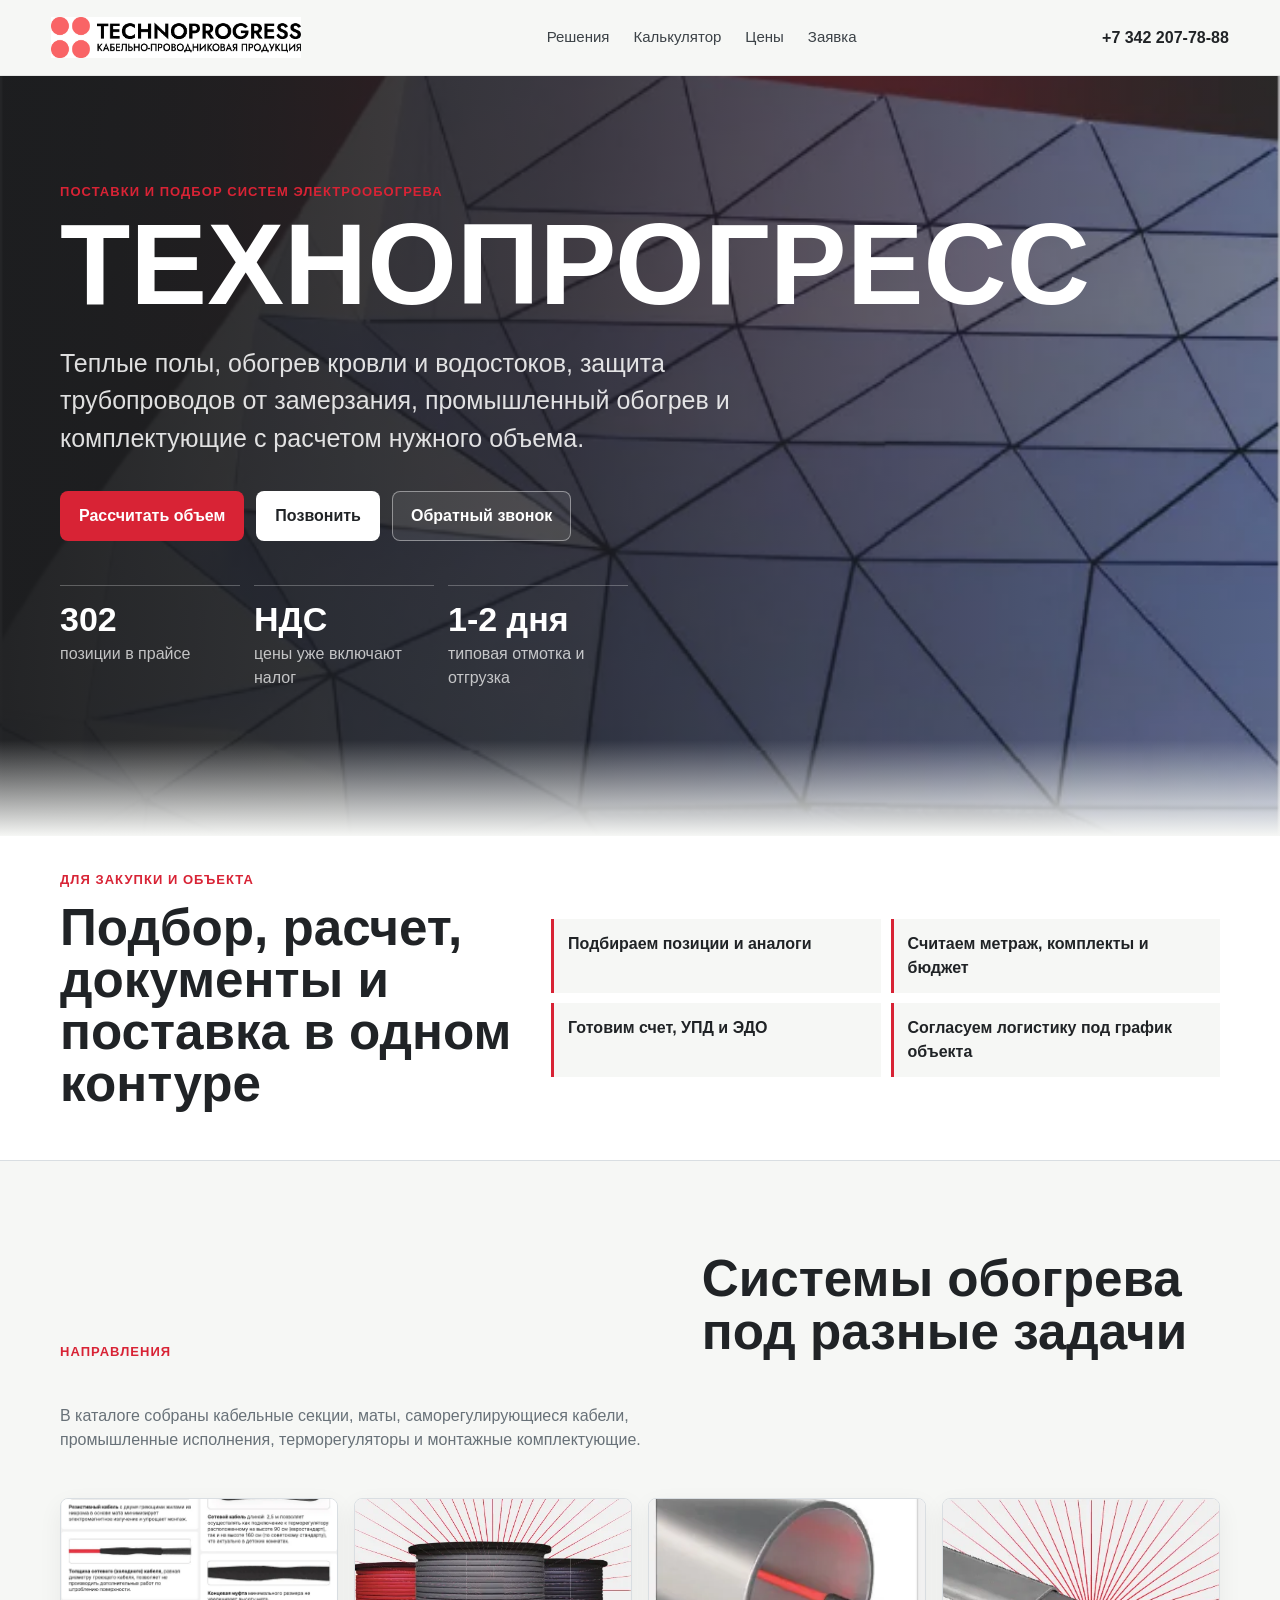
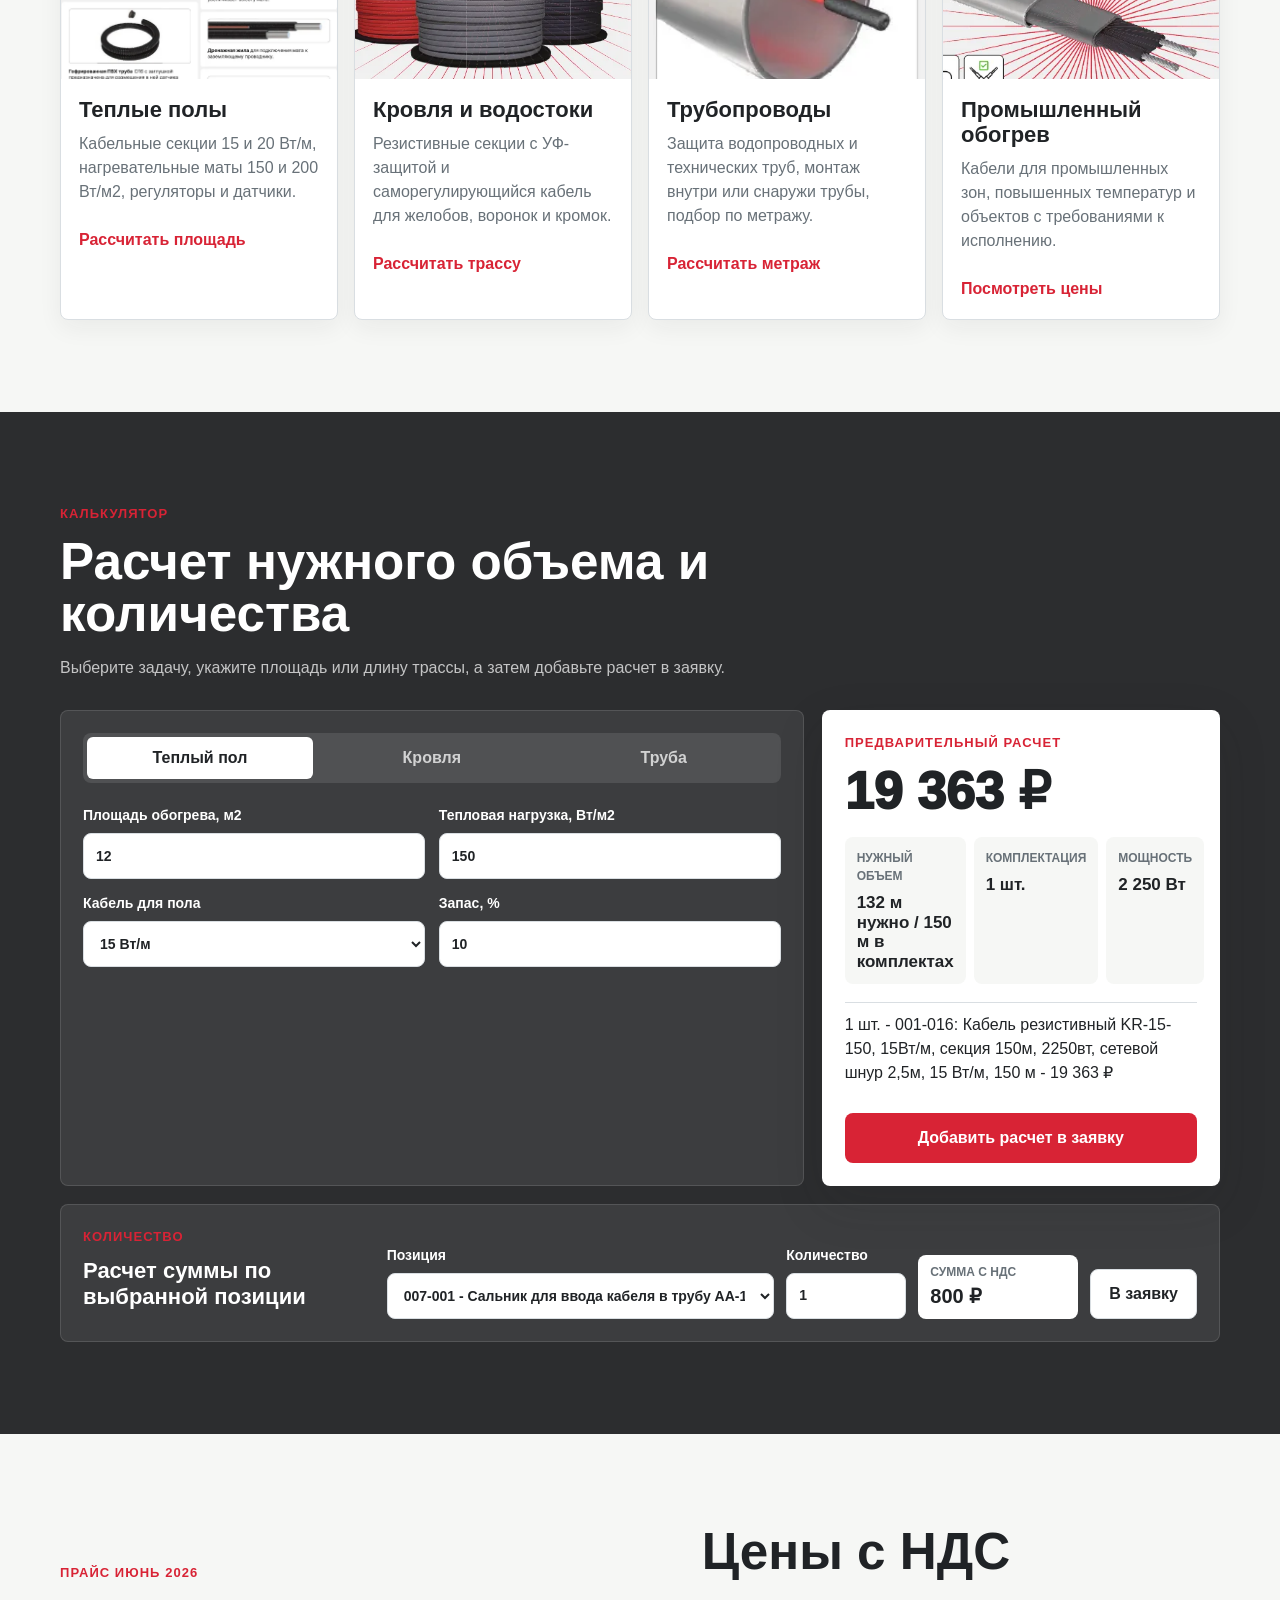
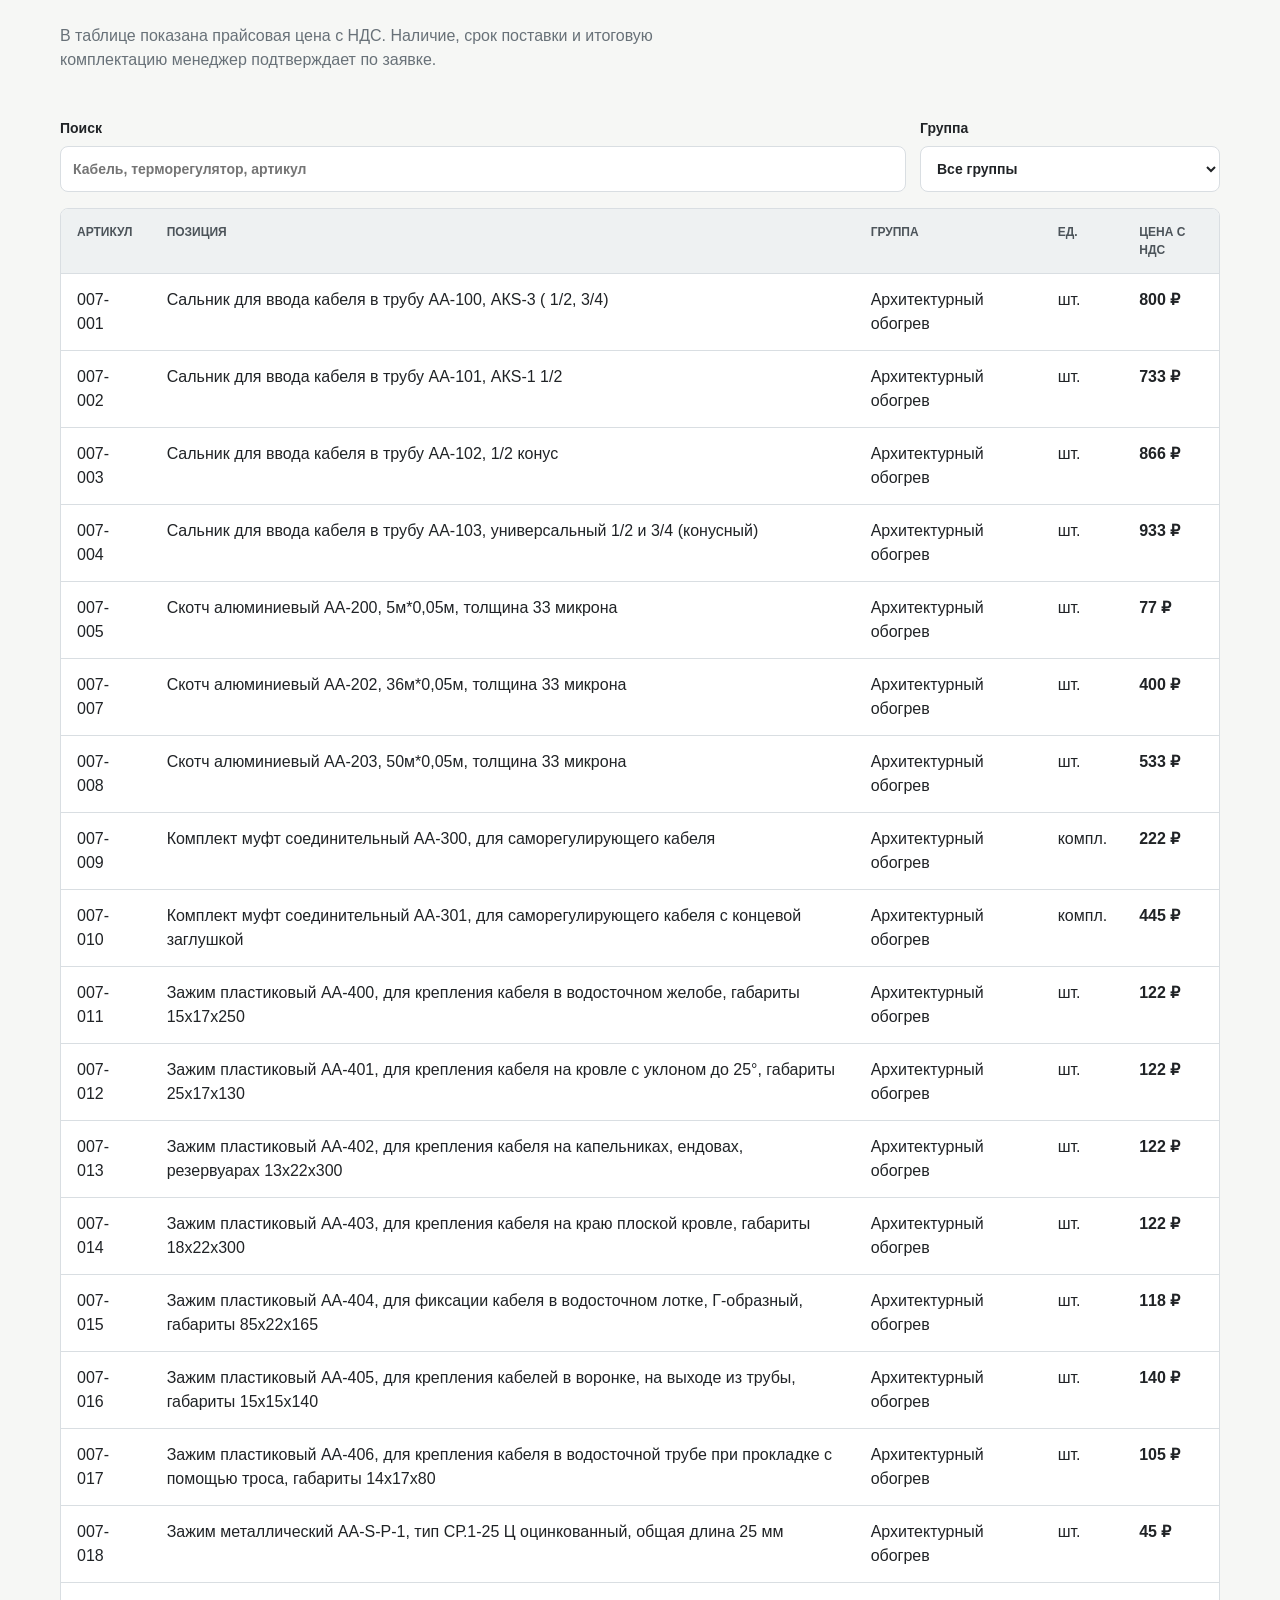
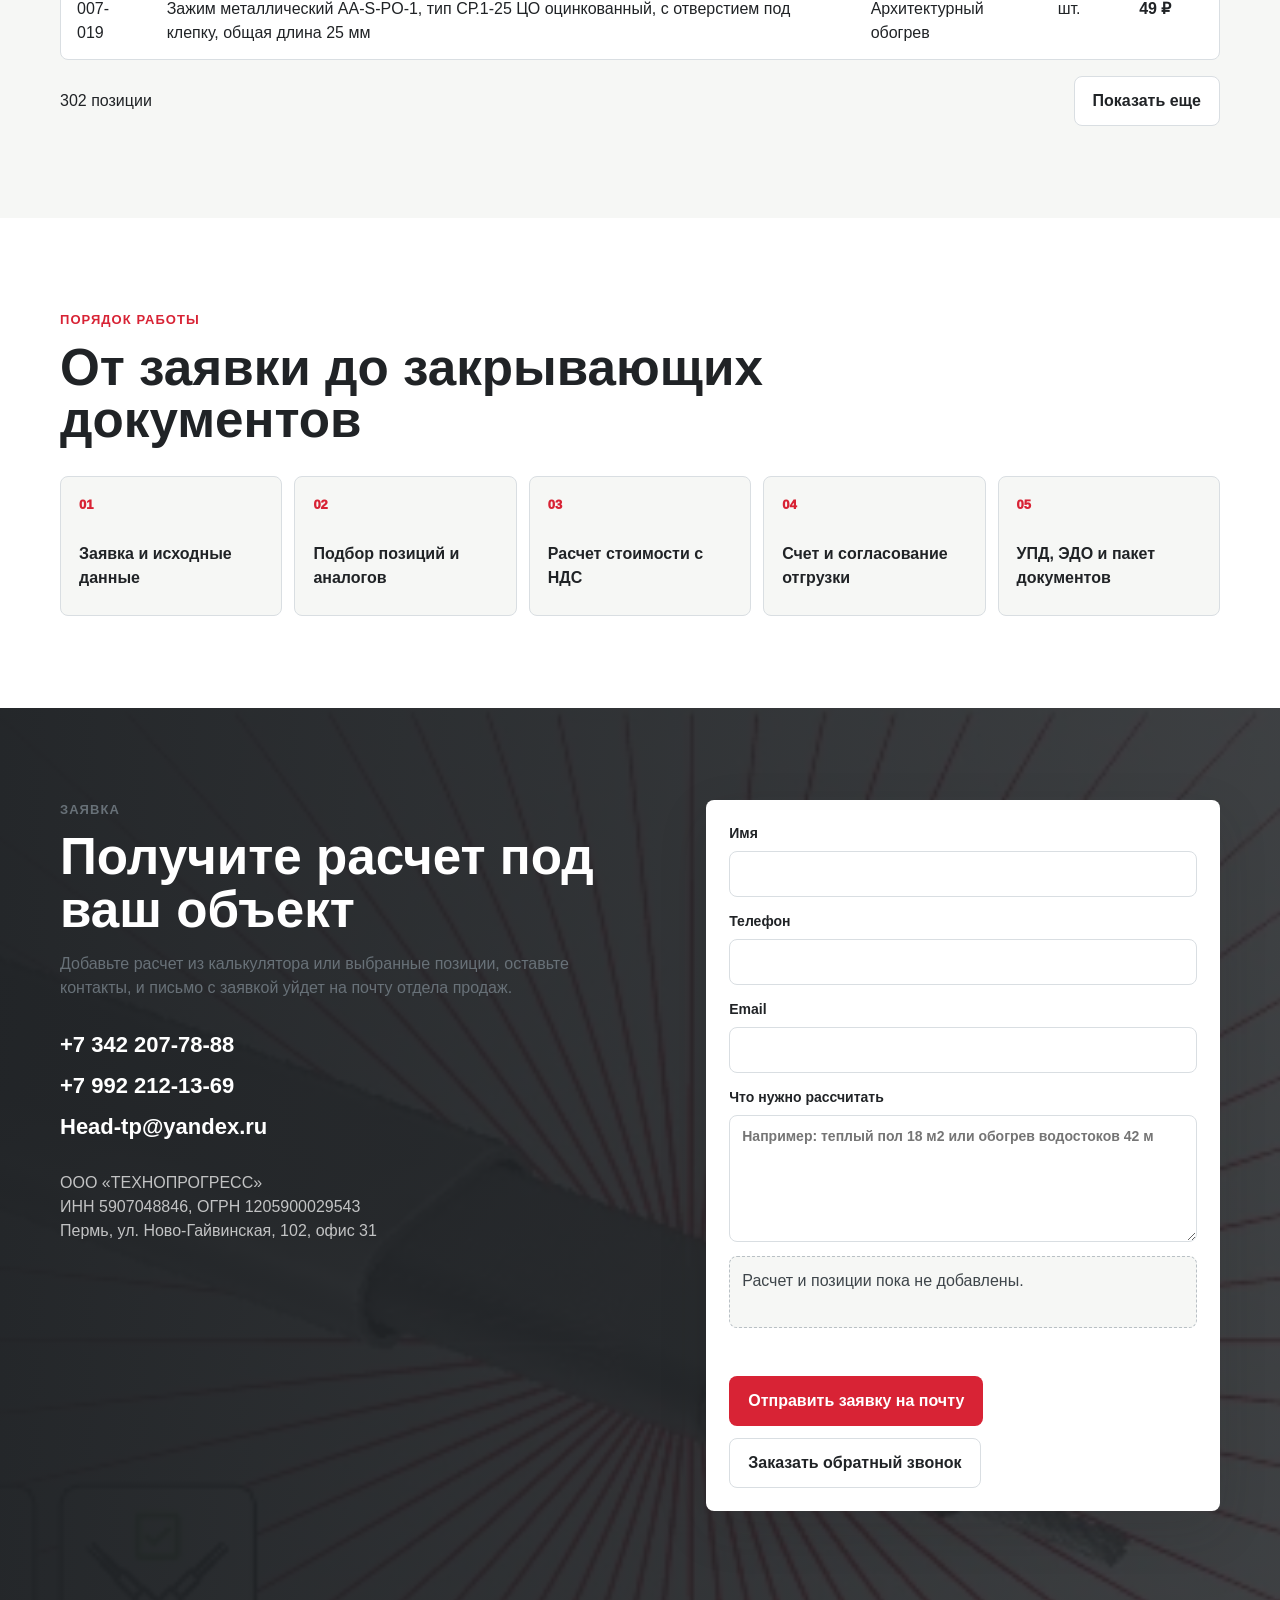
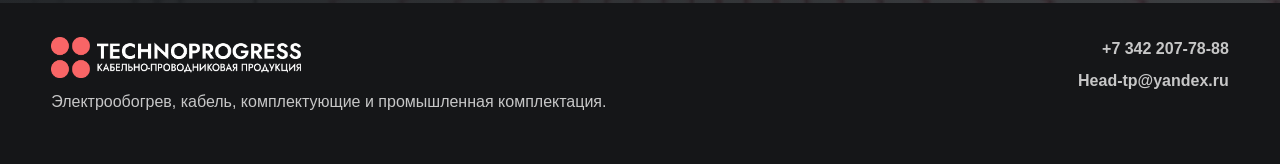
==== index.html @ c93ccebe "Build Technoprogress landing site" ====
<!doctype html>
<html lang="ru">
  <head>
    <meta charset="utf-8">
    <meta name="viewport" content="width=device-width, initial-scale=1">
    <title>ТЕХНОПРОГРЕСС - электрообогрев, теплые полы, кровля и трубопроводы</title>
    <meta
      name="description"
      content="ТЕХНОПРОГРЕСС поставляет системы электрообогрева для пола, кровли, трубопроводов и промышленных объектов. Калькулятор объема, цены с НДС, заявка на почту и быстрый звонок."
    >
    <link rel="preload" href="assets/roof-architecture.webp" as="image">
    <link rel="stylesheet" href="styles.css">
    <script src="data/products.js" defer></script>
    <script src="app.js" defer></script>
  </head>
  <body>
    <header class="site-header">
      <a class="brand" href="#top" aria-label="ТЕХНОПРОГРЕСС">
        <img src="assets/logo-black.jpg" alt="ТЕХНОПРОГРЕСС">
      </a>
      <nav class="nav-links" aria-label="Основная навигация">
        <a href="#solutions">Решения</a>
        <a href="#calculator">Калькулятор</a>
        <a href="#prices">Цены</a>
        <a href="#request">Заявка</a>
      </nav>
      <a class="header-phone" href="tel:+73422077888" aria-label="Позвонить в ТЕХНОПРОГРЕСС">+7 342 207-78-88</a>
    </header>

    <main id="top">
      <section class="hero">
        <div class="hero-inner">
          <p class="eyebrow">Поставки и подбор систем электрообогрева</p>
          <h1>ТЕХНОПРОГРЕСС</h1>
          <p class="hero-copy">
            Теплые полы, обогрев кровли и водостоков, защита трубопроводов от замерзания,
            промышленный обогрев и комплектующие с расчетом нужного объема.
          </p>
          <div class="hero-actions">
            <a class="button primary" href="#calculator">Рассчитать объем</a>
            <a class="button light" href="tel:+73422077888">Позвонить</a>
            <button class="button ghost" type="button" data-callback>Обратный звонок</button>
          </div>
          <dl class="hero-facts" aria-label="Ключевые условия">
            <div>
              <dt>302</dt>
              <dd>позиции в прайсе</dd>
            </div>
            <div>
              <dt>НДС</dt>
              <dd>цены уже включают налог</dd>
            </div>
            <div>
              <dt>1-2 дня</dt>
              <dd>типовая отмотка и отгрузка</dd>
            </div>
          </dl>
        </div>
      </section>

      <section class="section intro-band" aria-label="Коммерческие преимущества">
        <div class="section-inner intro-grid">
          <div>
            <p class="section-kicker">Для закупки и объекта</p>
            <h2>Подбор, расчет, документы и поставка в одном контуре</h2>
          </div>
          <div class="intro-points">
            <span>Подбираем позиции и аналоги</span>
            <span>Считаем метраж, комплекты и бюджет</span>
            <span>Готовим счет, УПД и ЭДО</span>
            <span>Согласуем логистику под график объекта</span>
          </div>
        </div>
      </section>

      <section class="section" id="solutions">
        <div class="section-inner">
          <div class="section-head">
            <p class="section-kicker">Направления</p>
            <h2>Системы обогрева под разные задачи</h2>
            <p>
              В каталоге собраны кабельные секции, маты, саморегулирующиеся кабели,
              промышленные исполнения, терморегуляторы и монтажные комплектующие.
            </p>
          </div>
          <div class="solutions-grid">
            <article class="solution-card">
              <img src="assets/cable-details.webp" alt="Нагревательный кабель и монтажные элементы">
              <div>
                <h3>Теплые полы</h3>
                <p>Кабельные секции 15 и 20 Вт/м, нагревательные маты 150 и 200 Вт/м2, регуляторы и датчики.</p>
                <a href="#calculator" data-mode-link="floor">Рассчитать площадь</a>
              </div>
            </article>
            <article class="solution-card">
              <img src="assets/product-spools.webp" alt="Бухты нагревательного кабеля">
              <div>
                <h3>Кровля и водостоки</h3>
                <p>Резистивные секции с УФ-защитой и саморегулирующийся кабель для желобов, воронок и кромок.</p>
                <a href="#calculator" data-mode-link="roof">Рассчитать трассу</a>
              </div>
            </article>
            <article class="solution-card">
              <img src="assets/pipe-inside.webp" alt="Греющий кабель внутри трубы">
              <div>
                <h3>Трубопроводы</h3>
                <p>Защита водопроводных и технических труб, монтаж внутри или снаружи трубы, подбор по метражу.</p>
                <a href="#calculator" data-mode-link="pipe">Рассчитать метраж</a>
              </div>
            </article>
            <article class="solution-card">
              <img src="assets/cable-cutaway.webp" alt="Конструкция саморегулирующегося кабеля">
              <div>
                <h3>Промышленный обогрев</h3>
                <p>Кабели для промышленных зон, повышенных температур и объектов с требованиями к исполнению.</p>
                <a href="#prices">Посмотреть цены</a>
              </div>
            </article>
          </div>
        </div>
      </section>

      <section class="section calc-section" id="calculator">
        <div class="section-inner">
          <div class="section-head compact">
            <p class="section-kicker">Калькулятор</p>
            <h2>Расчет нужного объема и количества</h2>
            <p>Выберите задачу, укажите площадь или длину трассы, а затем добавьте расчет в заявку.</p>
          </div>

          <div class="calculator-shell">
            <div class="calc-panel">
              <div class="segmented" role="tablist" aria-label="Тип расчета">
                <button class="segment active" type="button" data-mode="floor">Теплый пол</button>
                <button class="segment" type="button" data-mode="roof">Кровля</button>
                <button class="segment" type="button" data-mode="pipe">Труба</button>
              </div>

              <form class="calc-form" id="volumeForm">
                <div class="field-row floor-only">
                  <label>
                    Площадь обогрева, м2
                    <input id="floorArea" type="number" min="0.1" step="0.1" value="12">
                  </label>
                  <label>
                    Тепловая нагрузка, Вт/м2
                    <input id="floorLoad" type="number" min="80" step="10" value="150">
                  </label>
                </div>

                <div class="field-row roof-only hidden">
                  <label>
                    Длина желобов и кромок, м
                    <input id="roofLength" type="number" min="1" step="1" value="36">
                  </label>
                  <label>
                    Нитей кабеля
                    <input id="roofLines" type="number" min="1" step="1" value="2">
                  </label>
                </div>

                <div class="field-row pipe-only hidden">
                  <label>
                    Длина трубопровода, м
                    <input id="pipeLength" type="number" min="1" step="1" value="48">
                  </label>
                  <label>
                    Линий обогрева
                    <input id="pipeLines" type="number" min="1" step="1" value="1">
                  </label>
                </div>

                <div class="field-row">
                  <label class="floor-only">
                    Кабель для пола
                    <select id="floorPower">
                      <option value="15">15 Вт/м</option>
                      <option value="20">20 Вт/м</option>
                    </select>
                  </label>
                  <label class="roof-only hidden">
                    Секции для кровли
                    <select id="roofPower">
                      <option value="30">30 Вт/м с УФ-защитой</option>
                    </select>
                  </label>
                  <label class="pipe-only hidden wide">
                    Кабель для трубы
                    <select id="pipeProduct"></select>
                  </label>
                  <label>
                    Запас, %
                    <input id="reserve" type="number" min="0" max="40" step="1" value="10">
                  </label>
                </div>
              </form>
            </div>

            <aside class="result-panel" aria-live="polite">
              <p class="result-label">Предварительный расчет</p>
              <div class="result-total" id="resultTotal">0 ₽</div>
              <div class="result-grid">
                <div>
                  <span>Нужный объем</span>
                  <strong id="resultVolume">0 м</strong>
                </div>
                <div>
                  <span>Комплектация</span>
                  <strong id="resultItems">-</strong>
                </div>
                <div>
                  <span>Мощность</span>
                  <strong id="resultPower">-</strong>
                </div>
              </div>
              <ul class="result-list" id="resultList"></ul>
              <button class="button primary full" type="button" id="addCalcToRequest">Добавить расчет в заявку</button>
            </aside>
          </div>

          <div class="quantity-tool">
            <div>
              <p class="section-kicker">Количество</p>
              <h3>Расчет суммы по выбранной позиции</h3>
            </div>
            <div class="quantity-controls">
              <label>
                Позиция
                <select id="productSelect"></select>
              </label>
              <label>
                Количество
                <input id="productQty" type="number" min="1" step="1" value="1">
              </label>
              <div class="quantity-sum">
                <span>Сумма с НДС</span>
                <strong id="quantityTotal">0 ₽</strong>
              </div>
              <button class="button secondary" type="button" id="addProductToRequest">В заявку</button>
            </div>
          </div>
        </div>
      </section>

      <section class="section prices-section" id="prices">
        <div class="section-inner">
          <div class="section-head">
            <p class="section-kicker">Прайс июнь 2026</p>
            <h2>Цены с НДС</h2>
            <p>В таблице показана прайсовая цена с НДС. Наличие, срок поставки и итоговую комплектацию менеджер подтверждает по заявке.</p>
          </div>

          <div class="price-controls">
            <label>
              Поиск
              <input id="priceSearch" type="search" placeholder="Кабель, терморегулятор, артикул">
            </label>
            <label>
              Группа
              <select id="groupFilter">
                <option value="all">Все группы</option>
              </select>
            </label>
          </div>

          <div class="table-wrap">
            <table class="price-table">
              <thead>
                <tr>
                  <th>Артикул</th>
                  <th>Позиция</th>
                  <th>Группа</th>
                  <th>Ед.</th>
                  <th>Цена с НДС</th>
                </tr>
              </thead>
              <tbody id="priceBody"></tbody>
            </table>
          </div>
          <div class="table-footer">
            <span id="priceCount">0 позиций</span>
            <button class="button secondary" type="button" id="showMore">Показать еще</button>
          </div>
        </div>
      </section>

      <section class="section process-section">
        <div class="section-inner">
          <div class="section-head compact">
            <p class="section-kicker">Порядок работы</p>
            <h2>От заявки до закрывающих документов</h2>
          </div>
          <ol class="process-list">
            <li><span>01</span> Заявка и исходные данные</li>
            <li><span>02</span> Подбор позиций и аналогов</li>
            <li><span>03</span> Расчет стоимости с НДС</li>
            <li><span>04</span> Счет и согласование отгрузки</li>
            <li><span>05</span> УПД, ЭДО и пакет документов</li>
          </ol>
        </div>
      </section>

      <section class="section request-section" id="request">
        <div class="section-inner request-grid">
          <div>
            <p class="section-kicker">Заявка</p>
            <h2>Получите расчет под ваш объект</h2>
            <p>
              Добавьте расчет из калькулятора или выбранные позиции, оставьте контакты,
              и письмо с заявкой уйдет на почту отдела продаж.
            </p>
            <div class="contact-stack">
              <a href="tel:+73422077888">+7 342 207-78-88</a>
              <a href="tel:+79922121369">+7 992 212-13-69</a>
              <a href="mailto:Head-tp@yandex.ru">Head-tp@yandex.ru</a>
            </div>
            <address>
              ООО &laquo;ТЕХНОПРОГРЕСС&raquo;<br>
              ИНН 5907048846, ОГРН 1205900029543<br>
              Пермь, ул. Ново-Гайвинская, 102, офис 31
            </address>
          </div>

          <form class="request-form" id="requestForm">
            <label>
              Имя
              <input id="clientName" name="name" type="text" autocomplete="name" required>
            </label>
            <label>
              Телефон
              <input id="clientPhone" name="phone" type="tel" autocomplete="tel" required>
            </label>
            <label>
              Email
              <input id="clientEmail" name="email" type="email" autocomplete="email">
            </label>
            <label>
              Что нужно рассчитать
              <textarea id="clientComment" name="comment" rows="5" placeholder="Например: теплый пол 18 м2 или обогрев водостоков 42 м"></textarea>
            </label>
            <div class="request-summary" id="requestSummary">Расчет и позиции пока не добавлены.</div>
            <div class="form-actions">
              <button class="button primary" type="submit">Отправить заявку на почту</button>
              <button class="button secondary" type="button" data-callback>Заказать обратный звонок</button>
            </div>
          </form>
        </div>
      </section>
    </main>

    <footer class="site-footer">
      <div>
        <img src="assets/logo-white.png" alt="ТЕХНОПРОГРЕСС">
        <p>Электрообогрев, кабель, комплектующие и промышленная комплектация.</p>
      </div>
      <div>
        <a href="tel:+73422077888">+7 342 207-78-88</a>
        <a href="mailto:Head-tp@yandex.ru">Head-tp@yandex.ru</a>
      </div>
    </footer>
  </body>
</html>
---- styles.css ----
:root {
  --ink: #202326;
  --muted: #687178;
  --line: #d9dee2;
  --paper: #f6f7f5;
  --white: #ffffff;
  --red: #d82335;
  --red-dark: #a81727;
  --graphite: #2c2d2f;
  --steel: #e9eef1;
  --amber: #d89b2b;
  --green: #4f7b5a;
  --shadow: 0 18px 50px rgba(32, 35, 38, 0.14);
}

* {
  box-sizing: border-box;
}

html {
  scroll-behavior: smooth;
}

body {
  margin: 0;
  color: var(--ink);
  background: var(--paper);
  font-family: Inter, "Segoe UI", Roboto, Arial, sans-serif;
  line-height: 1.5;
}

a {
  color: inherit;
  text-decoration: none;
}

button,
input,
select,
textarea {
  font: inherit;
}

img {
  display: block;
  max-width: 100%;
}

.site-header {
  position: sticky;
  top: 0;
  z-index: 50;
  display: grid;
  grid-template-columns: auto 1fr auto;
  align-items: center;
  gap: 28px;
  min-height: 76px;
  padding: 14px clamp(18px, 4vw, 56px);
  background: rgba(246, 247, 245, 0.94);
  border-bottom: 1px solid rgba(32, 35, 38, 0.08);
  backdrop-filter: blur(18px);
}

.brand img {
  width: min(250px, 42vw);
  height: auto;
}

.nav-links {
  display: flex;
  justify-content: center;
  gap: 24px;
  color: #3c4247;
  font-size: 15px;
}

.nav-links a {
  padding: 8px 0;
}

.nav-links a:hover,
.header-phone:hover,
.contact-stack a:hover {
  color: var(--red);
}

.header-phone {
  font-weight: 800;
  white-space: nowrap;
}

.hero {
  position: relative;
  min-height: min(86svh, 760px);
  display: flex;
  align-items: center;
  overflow: hidden;
  color: var(--white);
  background:
    linear-gradient(90deg, rgba(28, 29, 31, 0.96) 0%, rgba(28, 29, 31, 0.78) 45%, rgba(28, 29, 31, 0.28) 100%),
    url("assets/roof-architecture.webp") center right / cover no-repeat;
}

.hero::after {
  content: "";
  position: absolute;
  inset: auto 0 0;
  height: 96px;
  background: linear-gradient(0deg, var(--paper), rgba(246, 247, 245, 0));
  pointer-events: none;
}

.hero-inner {
  position: relative;
  z-index: 1;
  width: min(1160px, calc(100% - 36px));
  margin: 0 auto;
  padding: 78px 0 118px;
}

.eyebrow,
.section-kicker,
.result-label {
  margin: 0 0 12px;
  color: var(--red);
  font-size: 13px;
  font-weight: 900;
  letter-spacing: 0.08em;
  text-transform: uppercase;
}

.hero h1 {
  max-width: 780px;
  margin: 0;
  font-size: clamp(50px, 9vw, 124px);
  line-height: 0.9;
  letter-spacing: 0;
}

.hero-copy {
  max-width: 680px;
  margin: 28px 0 0;
  color: rgba(255, 255, 255, 0.86);
  font-size: clamp(19px, 2.2vw, 25px);
}

.hero-actions,
.form-actions {
  display: flex;
  flex-wrap: wrap;
  gap: 12px;
  margin-top: 34px;
}

.button {
  display: inline-flex;
  align-items: center;
  justify-content: center;
  min-height: 46px;
  padding: 12px 18px;
  border: 1px solid transparent;
  border-radius: 8px;
  font-weight: 850;
  cursor: pointer;
  transition: transform 0.16s ease, border-color 0.16s ease, background 0.16s ease, color 0.16s ease;
}

.button:hover {
  transform: translateY(-1px);
}

.button.primary {
  color: var(--white);
  background: var(--red);
}

.button.primary:hover {
  background: var(--red-dark);
}

.button.light {
  color: var(--ink);
  background: var(--white);
}

.button.ghost {
  color: var(--white);
  border-color: rgba(255, 255, 255, 0.42);
  background: rgba(255, 255, 255, 0.08);
}

.button.secondary {
  color: var(--ink);
  background: var(--white);
  border-color: var(--line);
}

.button.full {
  width: 100%;
}

.hero-facts {
  display: grid;
  grid-template-columns: repeat(3, minmax(0, 180px));
  gap: 14px;
  max-width: 720px;
  margin: 44px 0 0;
}

.hero-facts div {
  padding-top: 16px;
  border-top: 1px solid rgba(255, 255, 255, 0.26);
}

.hero-facts dt {
  font-size: 34px;
  line-height: 1;
  font-weight: 900;
}

.hero-facts dd {
  margin: 6px 0 0;
  color: rgba(255, 255, 255, 0.72);
}

.section {
  padding: clamp(56px, 8vw, 92px) 0;
  scroll-margin-top: 90px;
}

.section-inner {
  width: min(1160px, calc(100% - 36px));
  margin: 0 auto;
}

#top {
  scroll-margin-top: 90px;
}

.intro-band {
  padding: 34px 0;
  background: var(--white);
  border-bottom: 1px solid var(--line);
}

.intro-grid {
  display: grid;
  grid-template-columns: minmax(0, 0.9fr) minmax(0, 1.3fr);
  gap: 28px;
  align-items: center;
}

h2,
h3,
p {
  margin-top: 0;
}

h2 {
  margin-bottom: 16px;
  font-size: clamp(31px, 4vw, 54px);
  line-height: 1.02;
  letter-spacing: 0;
}

h3 {
  margin-bottom: 10px;
  font-size: 22px;
  line-height: 1.15;
}

.section-head {
  display: grid;
  grid-template-columns: minmax(0, 0.85fr) minmax(280px, 0.72fr);
  gap: 30px;
  align-items: end;
  margin-bottom: 30px;
}

.section-head.compact {
  display: block;
  max-width: 760px;
}

.section-head p:not(.section-kicker),
.request-grid p,
.solution-card p {
  color: var(--muted);
}

.intro-points {
  display: grid;
  grid-template-columns: repeat(2, minmax(0, 1fr));
  gap: 10px;
}

.intro-points span {
  padding: 13px 14px;
  border-left: 3px solid var(--red);
  background: var(--paper);
  font-weight: 760;
}

.solutions-grid {
  display: grid;
  grid-template-columns: repeat(4, minmax(0, 1fr));
  gap: 16px;
}

.solution-card {
  overflow: hidden;
  background: var(--white);
  border: 1px solid var(--line);
  border-radius: 8px;
  box-shadow: 0 8px 24px rgba(32, 35, 38, 0.06);
}

.solution-card img {
  width: 100%;
  height: 180px;
  object-fit: cover;
  background: var(--steel);
}

.solution-card div {
  padding: 18px;
}

.solution-card a {
  display: inline-flex;
  margin-top: 8px;
  color: var(--red);
  font-weight: 850;
}

.calc-section {
  background: var(--graphite);
  color: var(--white);
}

.calc-section .section-head p:not(.section-kicker) {
  color: rgba(255, 255, 255, 0.72);
}

.calculator-shell {
  display: grid;
  grid-template-columns: minmax(0, 1.12fr) minmax(330px, 0.6fr);
  gap: 18px;
  align-items: stretch;
}

.calc-panel,
.result-panel,
.quantity-tool,
.request-form {
  border-radius: 8px;
  border: 1px solid rgba(255, 255, 255, 0.12);
}

.calc-panel {
  padding: 22px;
  background: rgba(255, 255, 255, 0.08);
}

.segmented {
  display: grid;
  grid-template-columns: repeat(3, 1fr);
  gap: 6px;
  margin-bottom: 22px;
  padding: 4px;
  background: rgba(255, 255, 255, 0.1);
  border-radius: 8px;
}

.segment {
  min-height: 42px;
  color: rgba(255, 255, 255, 0.74);
  border: 0;
  border-radius: 6px;
  background: transparent;
  font-weight: 850;
  cursor: pointer;
}

.segment.active {
  color: var(--ink);
  background: var(--white);
}

.field-row {
  display: grid;
  grid-template-columns: repeat(2, minmax(0, 1fr));
  gap: 14px;
  margin-bottom: 14px;
}

label {
  display: grid;
  gap: 7px;
  color: inherit;
  font-size: 14px;
  font-weight: 780;
}

input,
select,
textarea {
  width: 100%;
  min-height: 46px;
  padding: 10px 12px;
  color: var(--ink);
  background: var(--white);
  border: 1px solid var(--line);
  border-radius: 8px;
  outline: none;
}

textarea {
  resize: vertical;
}

input:focus,
select:focus,
textarea:focus {
  border-color: var(--red);
  box-shadow: 0 0 0 3px rgba(216, 35, 53, 0.14);
}

.wide {
  grid-column: span 1;
}

.hidden {
  display: none !important;
}

.result-panel {
  padding: 22px;
  color: var(--ink);
  background: var(--white);
  box-shadow: var(--shadow);
}

.result-total {
  margin-bottom: 20px;
  font-size: clamp(34px, 5vw, 52px);
  line-height: 1;
  font-weight: 950;
}

.result-grid {
  display: grid;
  grid-template-columns: repeat(3, 1fr);
  gap: 8px;
  margin-bottom: 18px;
}

.result-grid div {
  min-height: 88px;
  padding: 12px;
  background: var(--paper);
  border-radius: 8px;
}

.result-grid span,
.quantity-sum span {
  display: block;
  color: var(--muted);
  font-size: 12px;
  font-weight: 850;
  text-transform: uppercase;
}

.result-grid strong {
  display: block;
  margin-top: 8px;
  font-size: 17px;
  line-height: 1.16;
}

.result-list {
  display: grid;
  gap: 8px;
  min-height: 92px;
  margin: 0 0 18px;
  padding: 0;
  list-style: none;
}

.result-list li {
  padding: 10px 0;
  border-top: 1px solid var(--line);
}

.quantity-tool {
  display: grid;
  grid-template-columns: minmax(240px, 0.35fr) minmax(0, 1fr);
  gap: 20px;
  align-items: end;
  margin-top: 18px;
  padding: 22px;
  background: rgba(255, 255, 255, 0.08);
}

.quantity-controls {
  display: grid;
  grid-template-columns: minmax(260px, 1fr) 120px 160px auto;
  gap: 12px;
  align-items: end;
}

.quantity-sum {
  min-height: 46px;
  padding: 8px 12px;
  color: var(--ink);
  background: var(--white);
  border-radius: 8px;
}

.quantity-sum strong {
  font-size: 20px;
}

.price-controls {
  display: grid;
  grid-template-columns: minmax(0, 1fr) minmax(220px, 300px);
  gap: 14px;
  margin-bottom: 16px;
}

.table-wrap {
  overflow: auto;
  background: var(--white);
  border: 1px solid var(--line);
  border-radius: 8px;
}

.price-table {
  width: 100%;
  min-width: 840px;
  border-collapse: collapse;
}

.price-table th,
.price-table td {
  padding: 14px 16px;
  text-align: left;
  border-bottom: 1px solid var(--line);
  vertical-align: top;
}

.price-table th {
  color: #4c545a;
  background: #eef1f2;
  font-size: 12px;
  text-transform: uppercase;
}

.price-table td:last-child {
  white-space: nowrap;
  font-weight: 900;
}

.price-table tr:last-child td {
  border-bottom: 0;
}

.table-footer {
  display: flex;
  justify-content: space-between;
  align-items: center;
  gap: 16px;
  margin-top: 16px;
}

.process-section {
  background: var(--white);
}

.process-list {
  display: grid;
  grid-template-columns: repeat(5, 1fr);
  gap: 12px;
  margin: 0;
  padding: 0;
  list-style: none;
}

.process-list li {
  min-height: 140px;
  padding: 18px;
  background: var(--paper);
  border: 1px solid var(--line);
  border-radius: 8px;
  font-weight: 840;
}

.process-list span {
  display: block;
  margin-bottom: 28px;
  color: var(--red);
  font-size: 13px;
  font-weight: 950;
}

.request-section {
  color: var(--white);
  background:
    linear-gradient(90deg, rgba(32, 35, 38, 0.98), rgba(32, 35, 38, 0.86)),
    url("assets/cable-cutaway.webp") center / cover no-repeat;
}

.request-grid {
  display: grid;
  grid-template-columns: minmax(280px, 0.85fr) minmax(320px, 0.75fr);
  gap: clamp(24px, 5vw, 70px);
  align-items: start;
}

.contact-stack {
  display: grid;
  gap: 8px;
  margin: 28px 0;
  font-size: 22px;
  font-weight: 900;
}

address {
  color: rgba(255, 255, 255, 0.72);
  font-style: normal;
}

.request-form {
  display: grid;
  gap: 14px;
  padding: 22px;
  color: var(--ink);
  background: var(--white);
  box-shadow: var(--shadow);
}

.request-summary {
  min-height: 72px;
  padding: 12px;
  color: #3e454a;
  background: var(--paper);
  border: 1px dashed #b9c0c5;
  border-radius: 8px;
  white-space: pre-wrap;
}

.site-footer {
  display: flex;
  justify-content: space-between;
  gap: 30px;
  padding: 34px clamp(18px, 4vw, 56px);
  color: rgba(255, 255, 255, 0.76);
  background: #151618;
}

.site-footer img {
  width: 250px;
  margin-bottom: 12px;
}

.site-footer div:last-child {
  display: grid;
  gap: 8px;
  align-content: start;
  justify-items: end;
  font-weight: 850;
}

@media (max-width: 1000px) {
  .site-header {
    grid-template-columns: 1fr auto;
  }

  .nav-links {
    display: none;
  }

  .solutions-grid,
  .process-list {
    grid-template-columns: repeat(2, minmax(0, 1fr));
  }

  .calculator-shell,
  .quantity-tool,
  .request-grid,
  .section-head,
  .intro-grid {
    grid-template-columns: 1fr;
  }

  .quantity-controls {
    grid-template-columns: 1fr 140px;
  }
}

@media (max-width: 720px) {
  .site-header {
    min-height: 68px;
    gap: 12px;
  }

  .brand img {
    width: 190px;
  }

  .header-phone {
    font-size: 0;
  }

  .header-phone::after {
    content: "Позвонить";
    font-size: 14px;
  }

  .hero {
    min-height: 82svh;
    background-position: center;
  }

  .hero h1 {
    font-size: clamp(38px, 10vw, 44px);
  }

  .hero-inner {
    padding: 60px 0 86px;
  }

  .hero-facts,
  .field-row,
  .result-grid,
  .intro-points,
  .solutions-grid,
  .price-controls,
  .process-list,
  .quantity-controls {
    grid-template-columns: 1fr;
  }

  .solution-card img {
    height: 210px;
  }

  .segmented {
    grid-template-columns: 1fr;
  }

  .table-footer,
  .site-footer {
    align-items: flex-start;
    flex-direction: column;
  }

  .site-footer div:last-child {
    justify-items: start;
  }
}
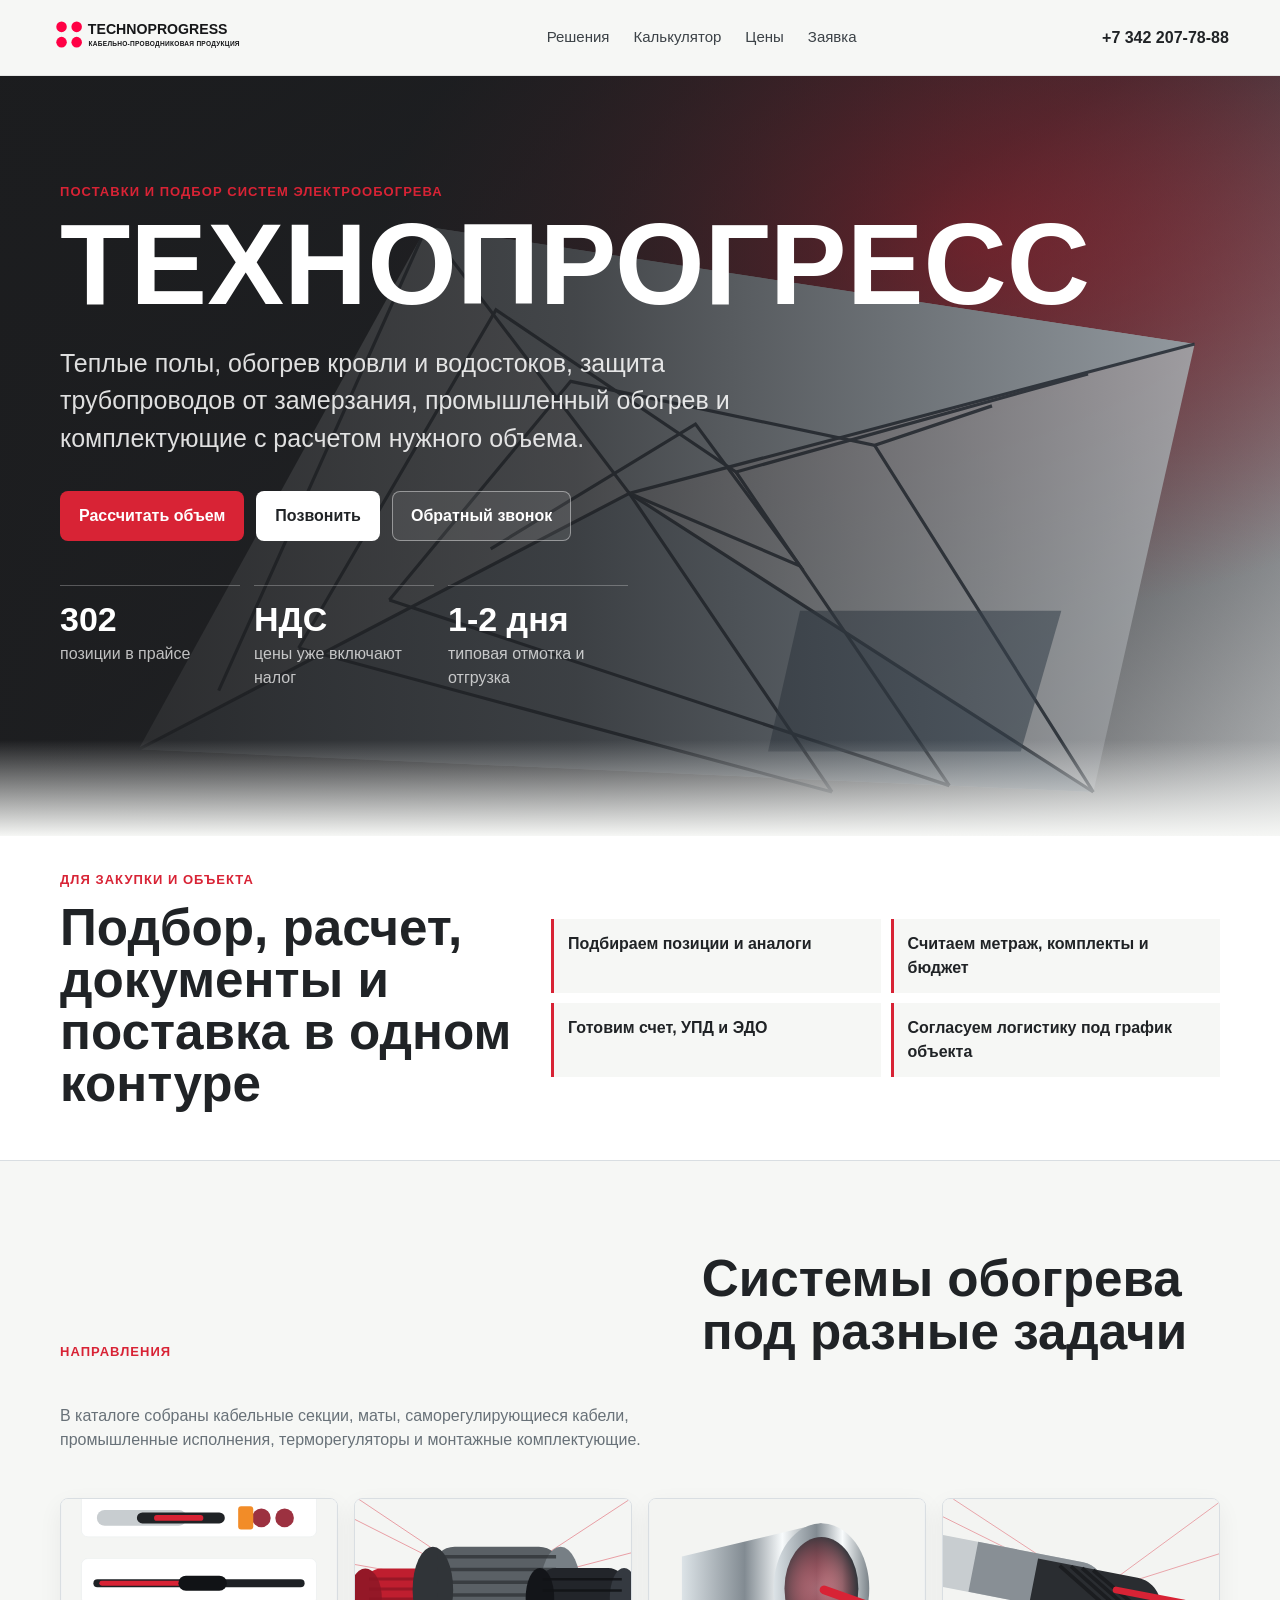
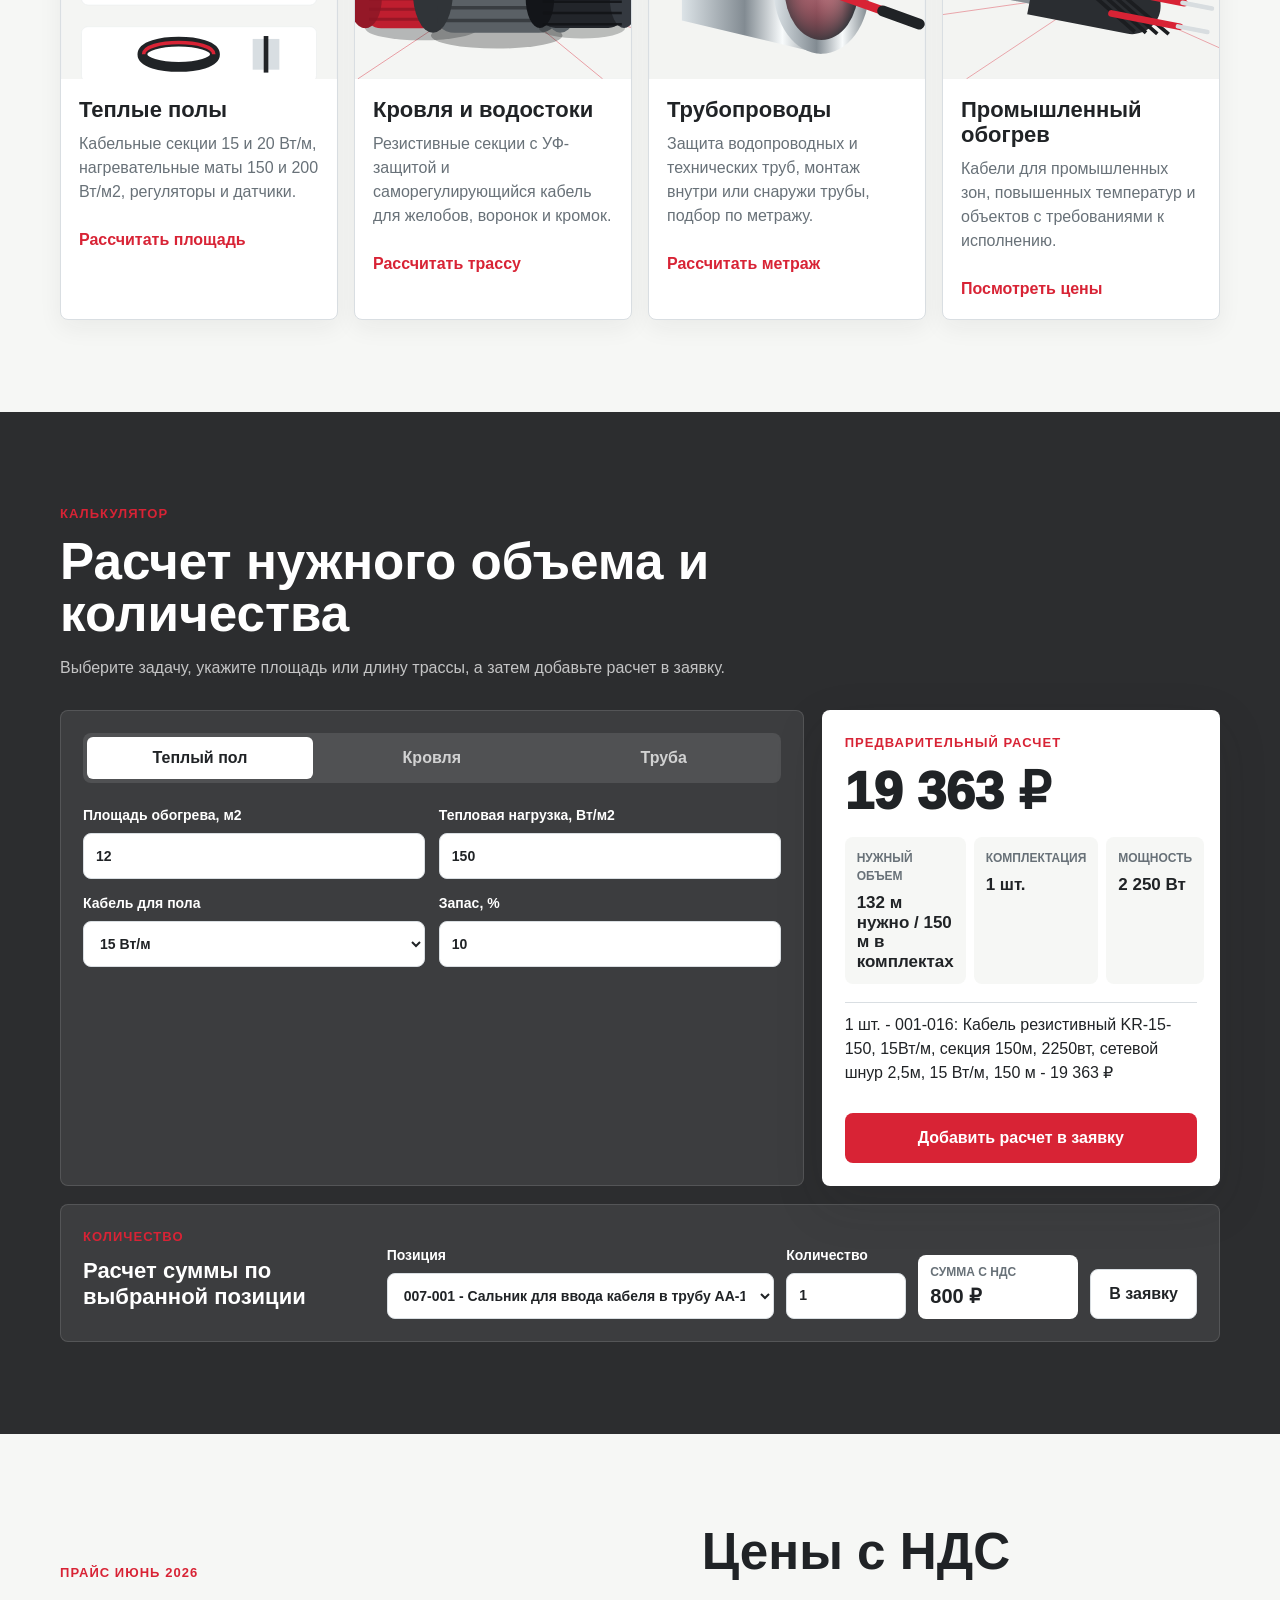
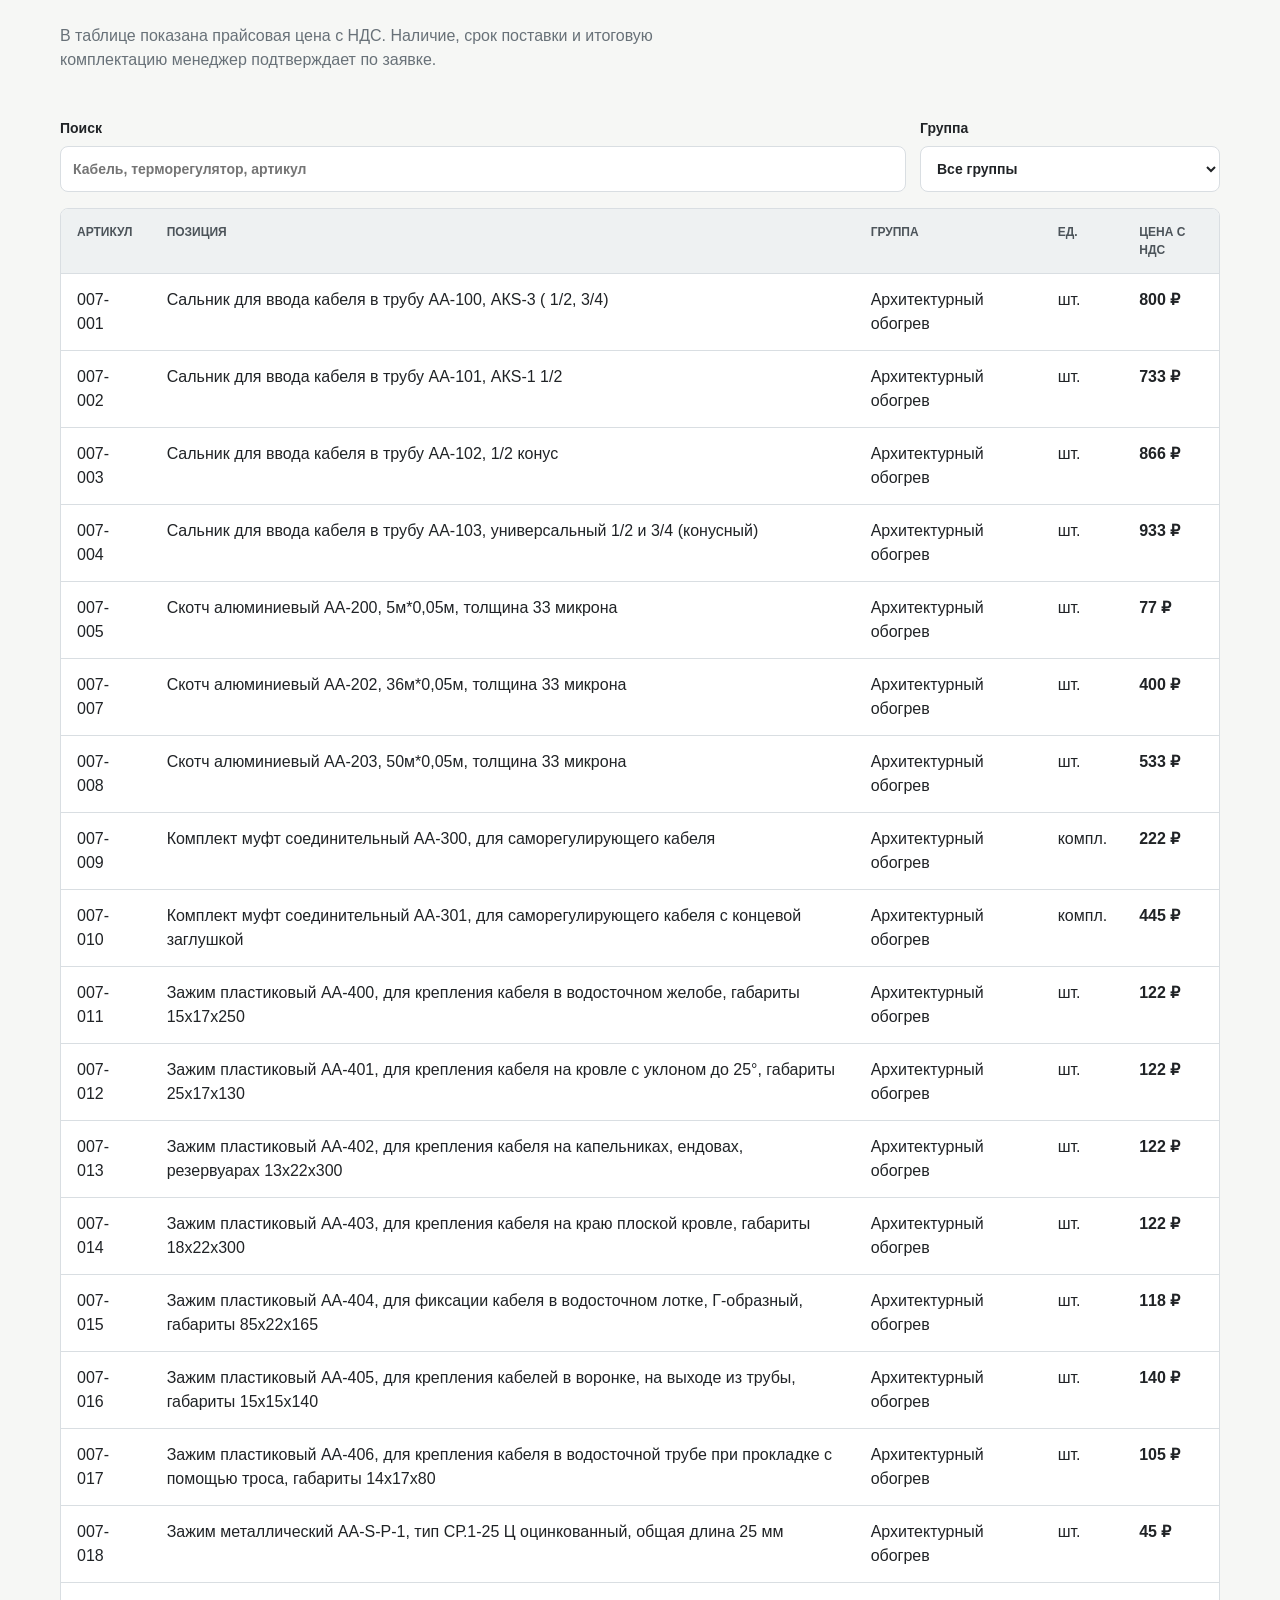
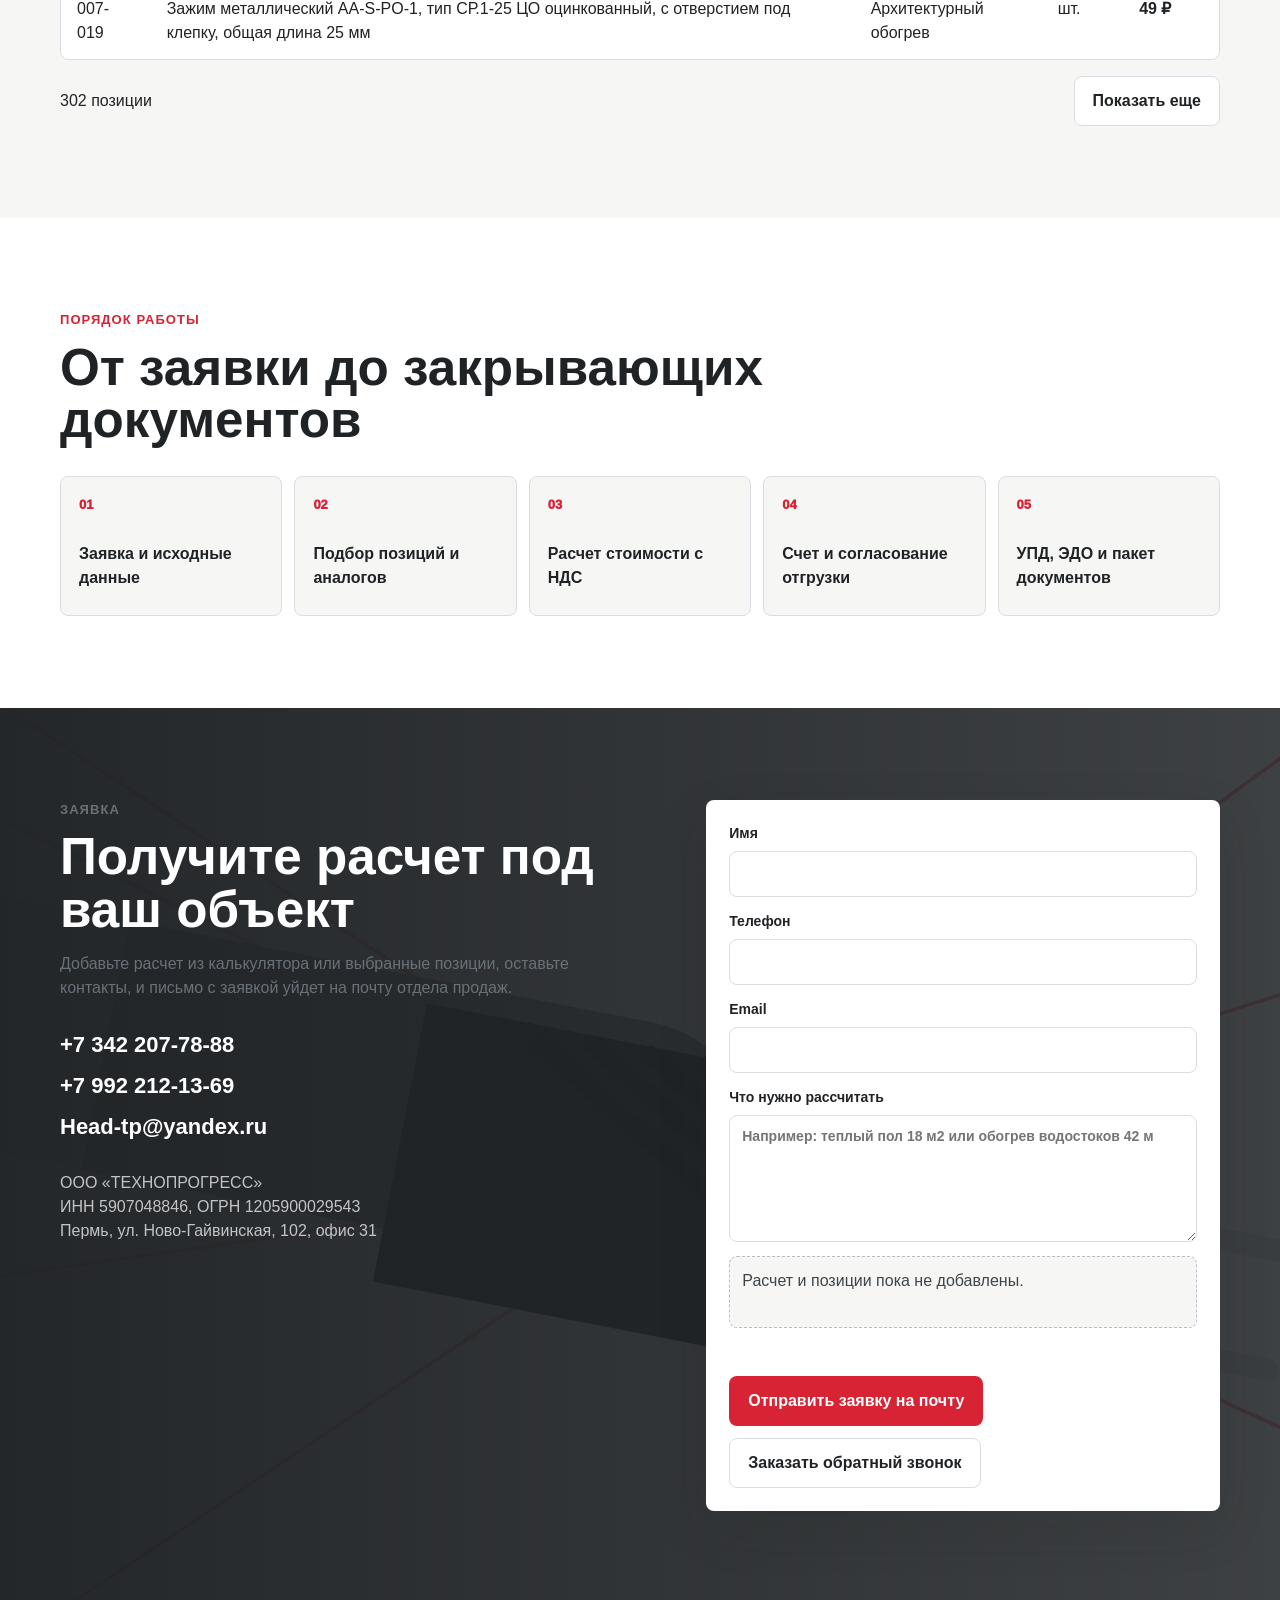
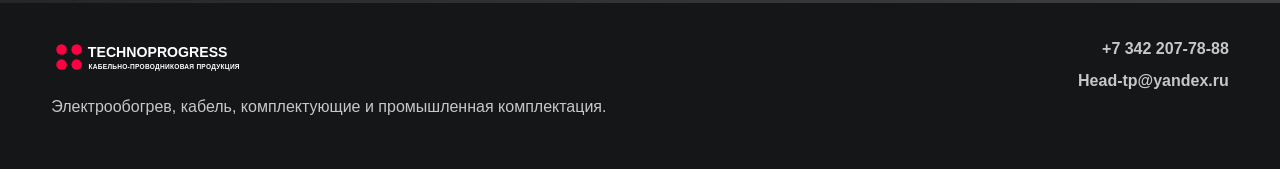
==== commit 4e495eda: "Use publishable SVG assets" ====
--- a/index.html
+++ b/index.html
@@ -8,7 +8,7 @@
       name="description"
       content="ТЕХНОПРОГРЕСС поставляет системы электрообогрева для пола, кровли, трубопроводов и промышленных объектов. Калькулятор объема, цены с НДС, заявка на почту и быстрый звонок."
     >
-    <link rel="preload" href="assets/roof-architecture.webp" as="image">
+    <link rel="preload" href="assets/roof-architecture.svg" as="image">
     <link rel="stylesheet" href="styles.css">
     <script src="data/products.js" defer></script>
     <script src="app.js" defer></script>
@@ -16,7 +16,7 @@
   <body>
     <header class="site-header">
       <a class="brand" href="#top" aria-label="ТЕХНОПРОГРЕСС">
-        <img src="assets/logo-black.jpg" alt="ТЕХНОПРОГРЕСС">
+        <img src="assets/logo-black.svg" alt="ТЕХНОПРОГРЕСС">
       </a>
       <nav class="nav-links" aria-label="Основная навигация">
         <a href="#solutions">Решения</a>
@@ -85,7 +85,7 @@
           </div>
           <div class="solutions-grid">
             <article class="solution-card">
-              <img src="assets/cable-details.webp" alt="Нагревательный кабель и монтажные элементы">
+              <img src="assets/cable-details.svg" alt="Нагревательный кабель и монтажные элементы">
               <div>
                 <h3>Теплые полы</h3>
                 <p>Кабельные секции 15 и 20 Вт/м, нагревательные маты 150 и 200 Вт/м2, регуляторы и датчики.</p>
@@ -93,7 +93,7 @@
               </div>
             </article>
             <article class="solution-card">
-              <img src="assets/product-spools.webp" alt="Бухты нагревательного кабеля">
+              <img src="assets/product-spools.svg" alt="Бухты нагревательного кабеля">
               <div>
                 <h3>Кровля и водостоки</h3>
                 <p>Резистивные секции с УФ-защитой и саморегулирующийся кабель для желобов, воронок и кромок.</p>
@@ -101,7 +101,7 @@
               </div>
             </article>
             <article class="solution-card">
-              <img src="assets/pipe-inside.webp" alt="Греющий кабель внутри трубы">
+              <img src="assets/pipe-inside.svg" alt="Греющий кабель внутри трубы">
               <div>
                 <h3>Трубопроводы</h3>
                 <p>Защита водопроводных и технических труб, монтаж внутри или снаружи трубы, подбор по метражу.</p>
@@ -109,7 +109,7 @@
               </div>
             </article>
             <article class="solution-card">
-              <img src="assets/cable-cutaway.webp" alt="Конструкция саморегулирующегося кабеля">
+              <img src="assets/cable-cutaway.svg" alt="Конструкция саморегулирующегося кабеля">
               <div>
                 <h3>Промышленный обогрев</h3>
                 <p>Кабели для промышленных зон, повышенных температур и объектов с требованиями к исполнению.</p>
@@ -350,7 +350,7 @@
 
     <footer class="site-footer">
       <div>
-        <img src="assets/logo-white.png" alt="ТЕХНОПРОГРЕСС">
+        <img src="assets/logo-white.svg" alt="ТЕХНОПРОГРЕСС">
         <p>Электрообогрев, кабель, комплектующие и промышленная комплектация.</p>
       </div>
       <div>
--- a/styles.css
+++ b/styles.css
@@ -98,7 +98,7 @@
   color: var(--white);
   background:
     linear-gradient(90deg, rgba(28, 29, 31, 0.96) 0%, rgba(28, 29, 31, 0.78) 45%, rgba(28, 29, 31, 0.28) 100%),
-    url("assets/roof-architecture.webp") center right / cover no-repeat;
+    url("assets/roof-architecture.svg") center right / cover no-repeat;
 }
 
 .hero::after {
@@ -607,7 +607,7 @@
   color: var(--white);
   background:
     linear-gradient(90deg, rgba(32, 35, 38, 0.98), rgba(32, 35, 38, 0.86)),
-    url("assets/cable-cutaway.webp") center / cover no-repeat;
+    url("assets/cable-cutaway.svg") center / cover no-repeat;
 }
 
 .request-grid {
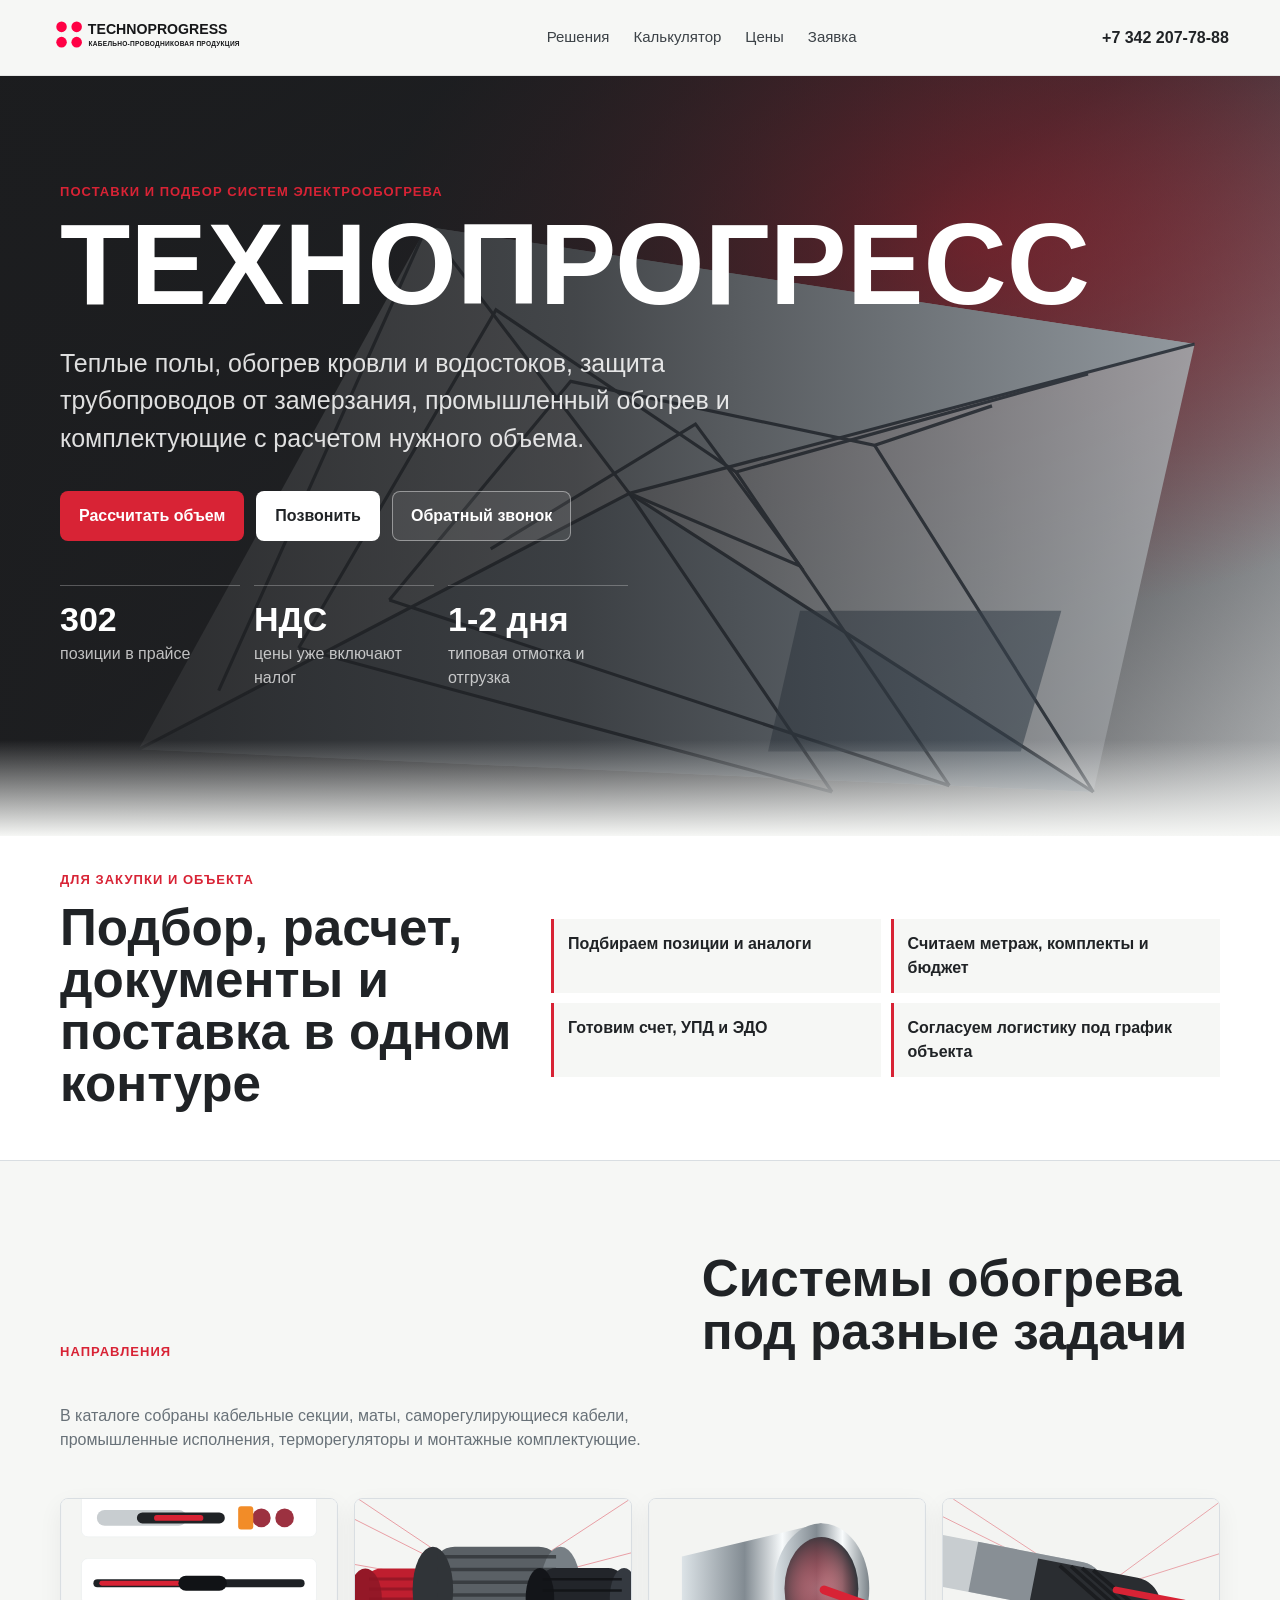
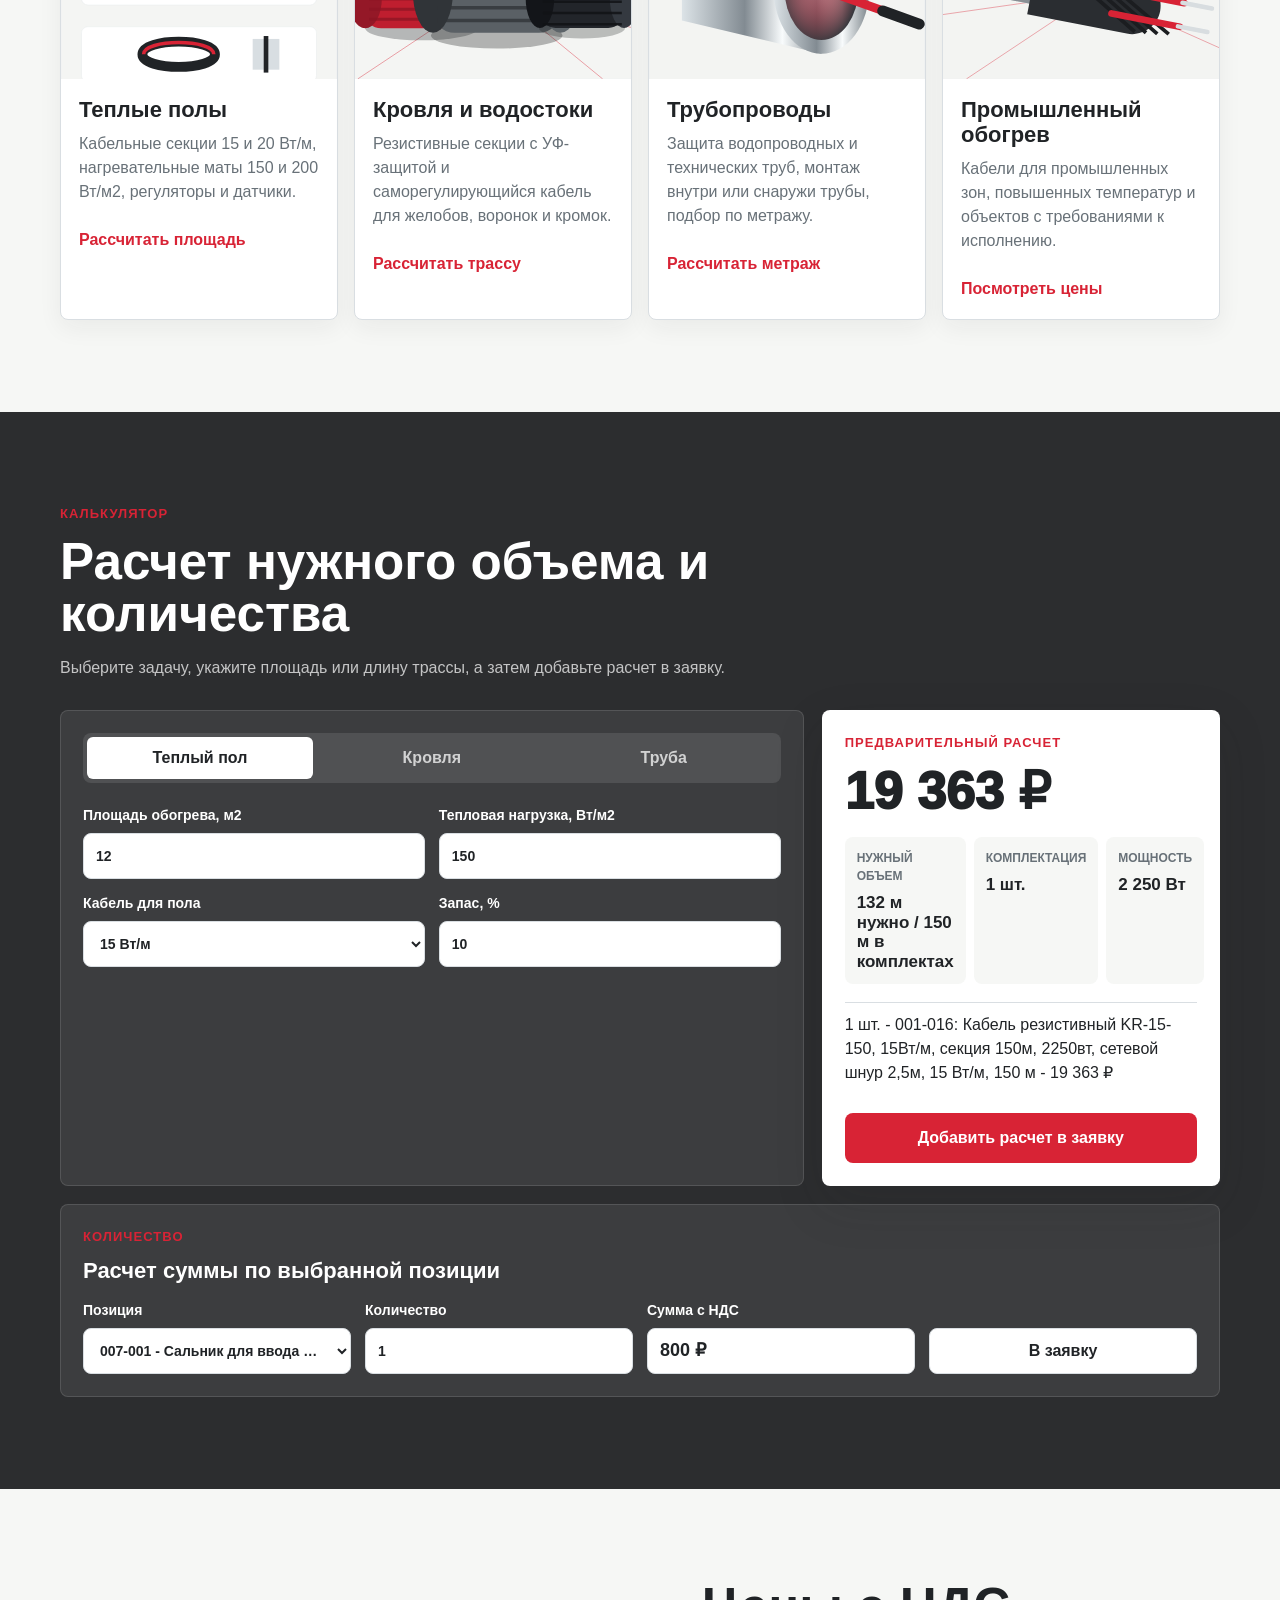
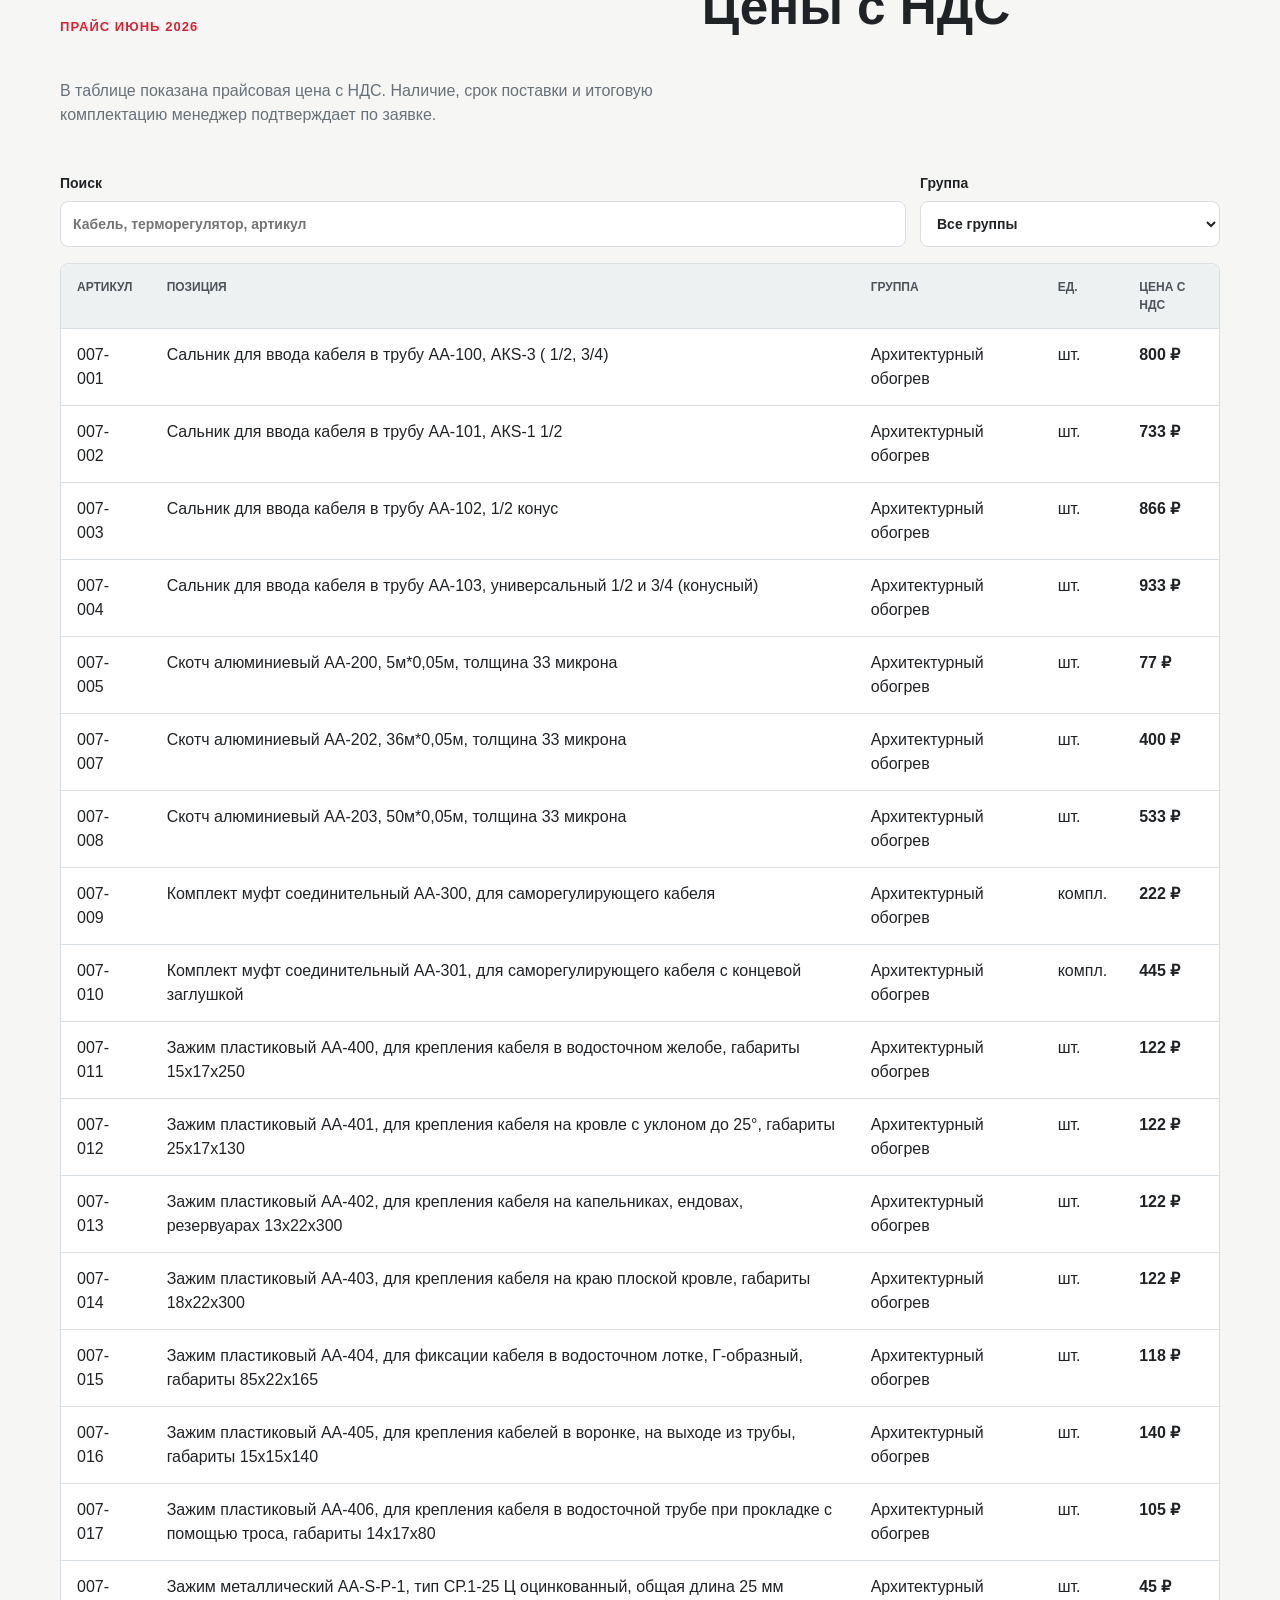
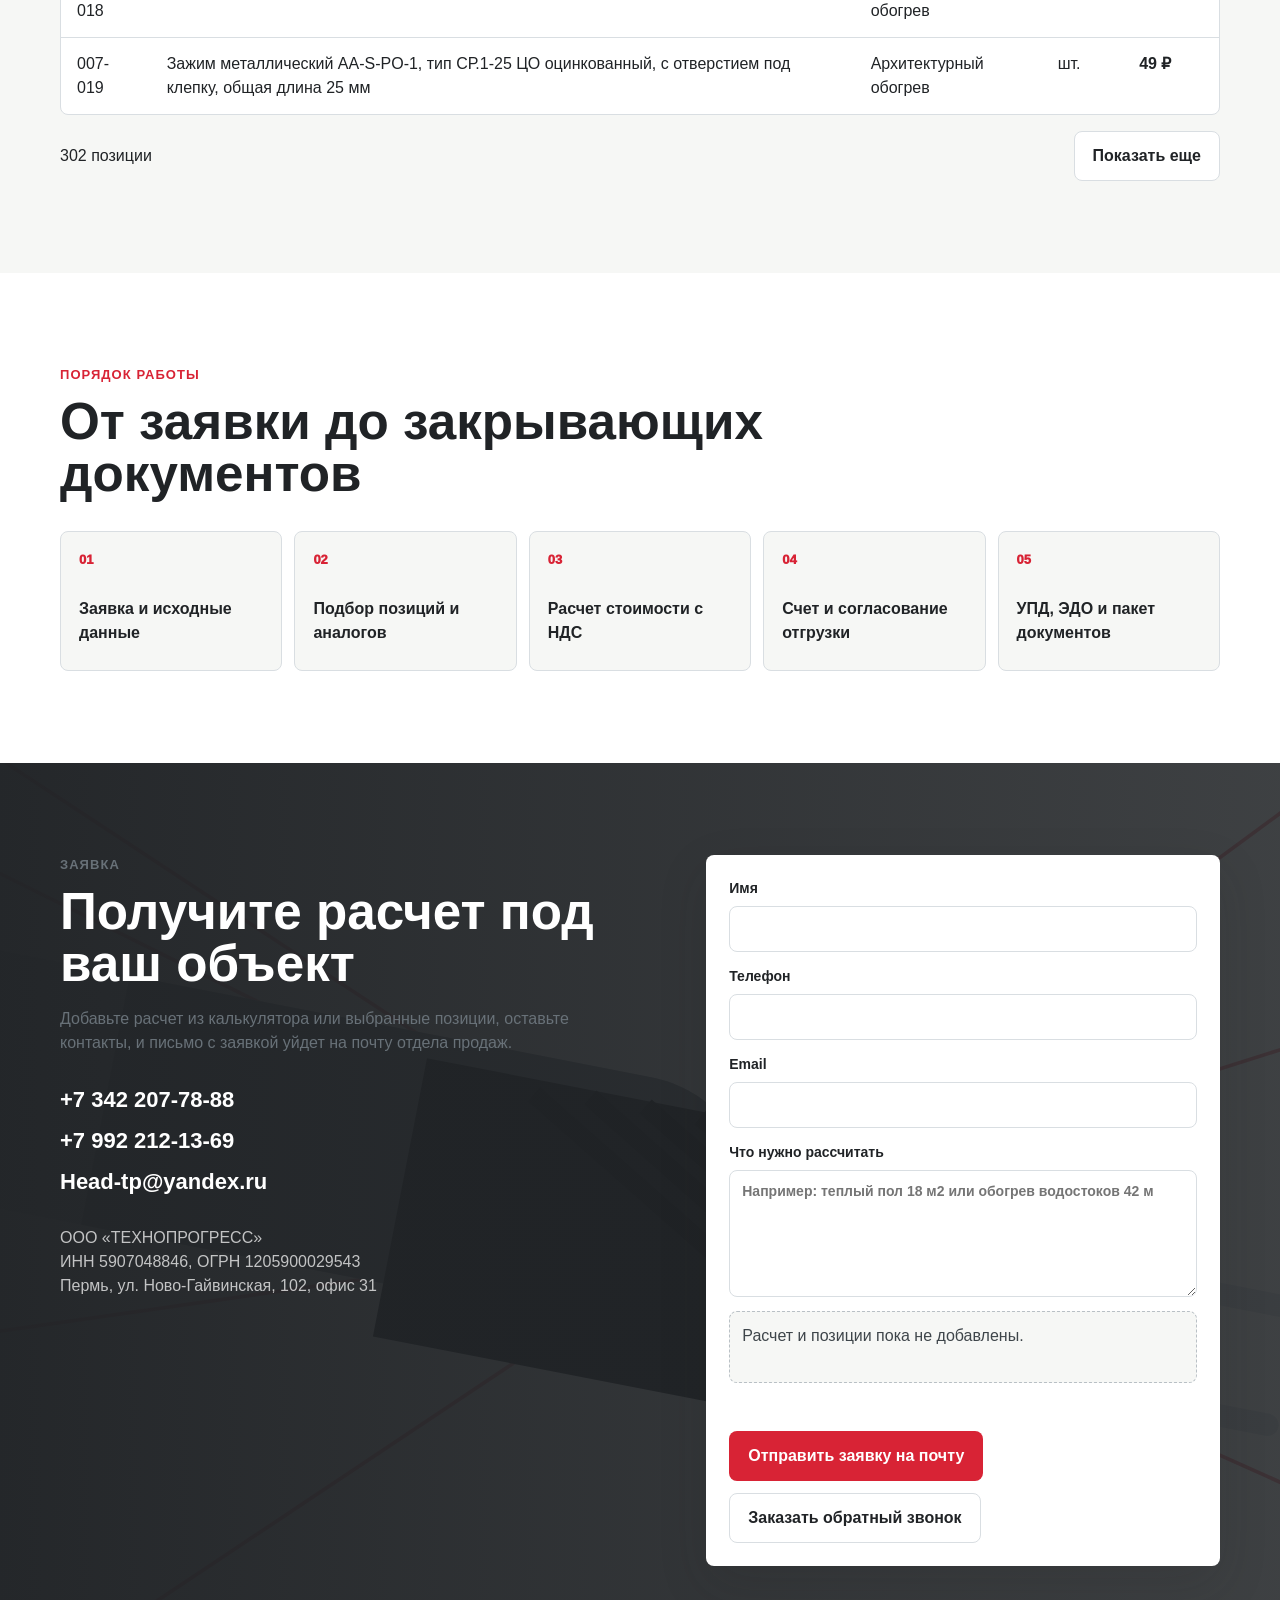
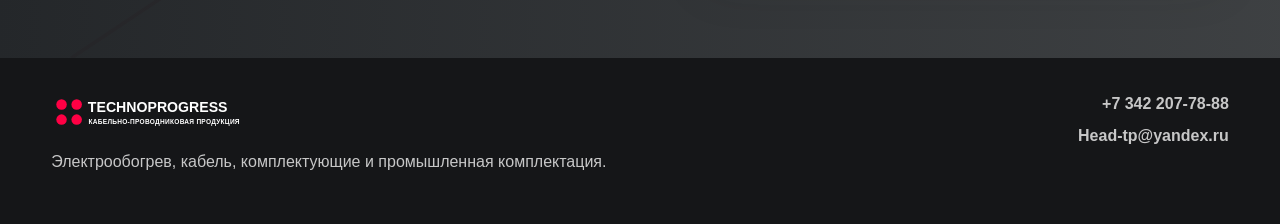
==== commit 0093a6a1: "Align calculator quantity controls" ====
--- a/index.html
+++ b/index.html
@@ -236,7 +236,10 @@
                 <span>Сумма с НДС</span>
                 <strong id="quantityTotal">0 ₽</strong>
               </div>
-              <button class="button secondary" type="button" id="addProductToRequest">В заявку</button>
+              <div class="quantity-action">
+                <span aria-hidden="true">&nbsp;</span>
+                <button class="button secondary" type="button" id="addProductToRequest">В заявку</button>
+              </div>
             </div>
           </div>
         </div>
--- a/styles.css
+++ b/styles.css
@@ -157,6 +157,7 @@
   align-items: center;
   justify-content: center;
   min-height: 46px;
+  width: fit-content;
   padding: 12px 18px;
   border: 1px solid transparent;
   border-radius: 8px;
@@ -407,6 +408,7 @@
 textarea {
   width: 100%;
   min-height: 46px;
+  height: 46px;
   padding: 10px 12px;
   color: var(--ink);
   background: var(--white);
@@ -415,7 +417,15 @@
   outline: none;
 }
 
+select {
+  overflow: hidden;
+  text-overflow: ellipsis;
+  white-space: nowrap;
+}
+
 textarea {
+  height: auto;
+  min-height: 126px;
   resize: vertical;
 }
 
@@ -494,31 +504,84 @@
 
 .quantity-tool {
   display: grid;
-  grid-template-columns: minmax(240px, 0.35fr) minmax(0, 1fr);
-  gap: 20px;
-  align-items: end;
+  grid-template-columns: 1fr;
+  gap: 16px;
+  align-items: stretch;
   margin-top: 18px;
   padding: 22px;
   background: rgba(255, 255, 255, 0.08);
 }
 
+.quantity-tool > div:first-child {
+  display: grid;
+  max-width: 720px;
+  align-content: start;
+}
+
+.quantity-tool h3 {
+  margin-bottom: 0;
+}
+
 .quantity-controls {
   display: grid;
-  grid-template-columns: minmax(260px, 1fr) 120px 160px auto;
-  gap: 12px;
-  align-items: end;
+  grid-template-columns: repeat(4, minmax(0, 1fr));
+  gap: 14px;
+  align-items: stretch;
+}
+
+.quantity-controls label,
+.quantity-sum,
+.quantity-action {
+  display: grid;
+  grid-template-rows: minmax(18px, auto) 46px;
+  gap: 7px;
 }
 
 .quantity-sum {
+  min-height: 0;
+  padding: 0;
+  color: inherit;
+  background: transparent;
+  border-radius: 0;
+}
+
+.quantity-controls .quantity-sum span {
+  color: inherit;
+  font-size: 14px;
+  font-weight: 780;
+  text-transform: none;
+}
+
+.quantity-sum strong {
+  display: flex;
+  align-items: center;
   min-height: 46px;
-  padding: 8px 12px;
+  height: 46px;
+  padding: 10px 12px;
   color: var(--ink);
   background: var(--white);
-  border-radius: 8px;
-}
-
-.quantity-sum strong {
-  font-size: 20px;
+  border: 1px solid var(--line);
+  border-radius: 8px;
+  font-size: 18px;
+  line-height: 1.1;
+  white-space: nowrap;
+}
+
+.quantity-action span {
+  display: block;
+  height: 21px;
+  min-height: 0;
+  font-size: 14px;
+  line-height: 21px;
+  visibility: hidden;
+}
+
+.quantity-action .button {
+  width: 100%;
+  min-height: 0;
+  height: 46px;
+  padding-top: 10px;
+  padding-bottom: 10px;
 }
 
 .price-controls {
@@ -694,7 +757,7 @@
   }
 
   .quantity-controls {
-    grid-template-columns: 1fr 140px;
+    grid-template-columns: repeat(2, minmax(0, 1fr));
   }
 }
 
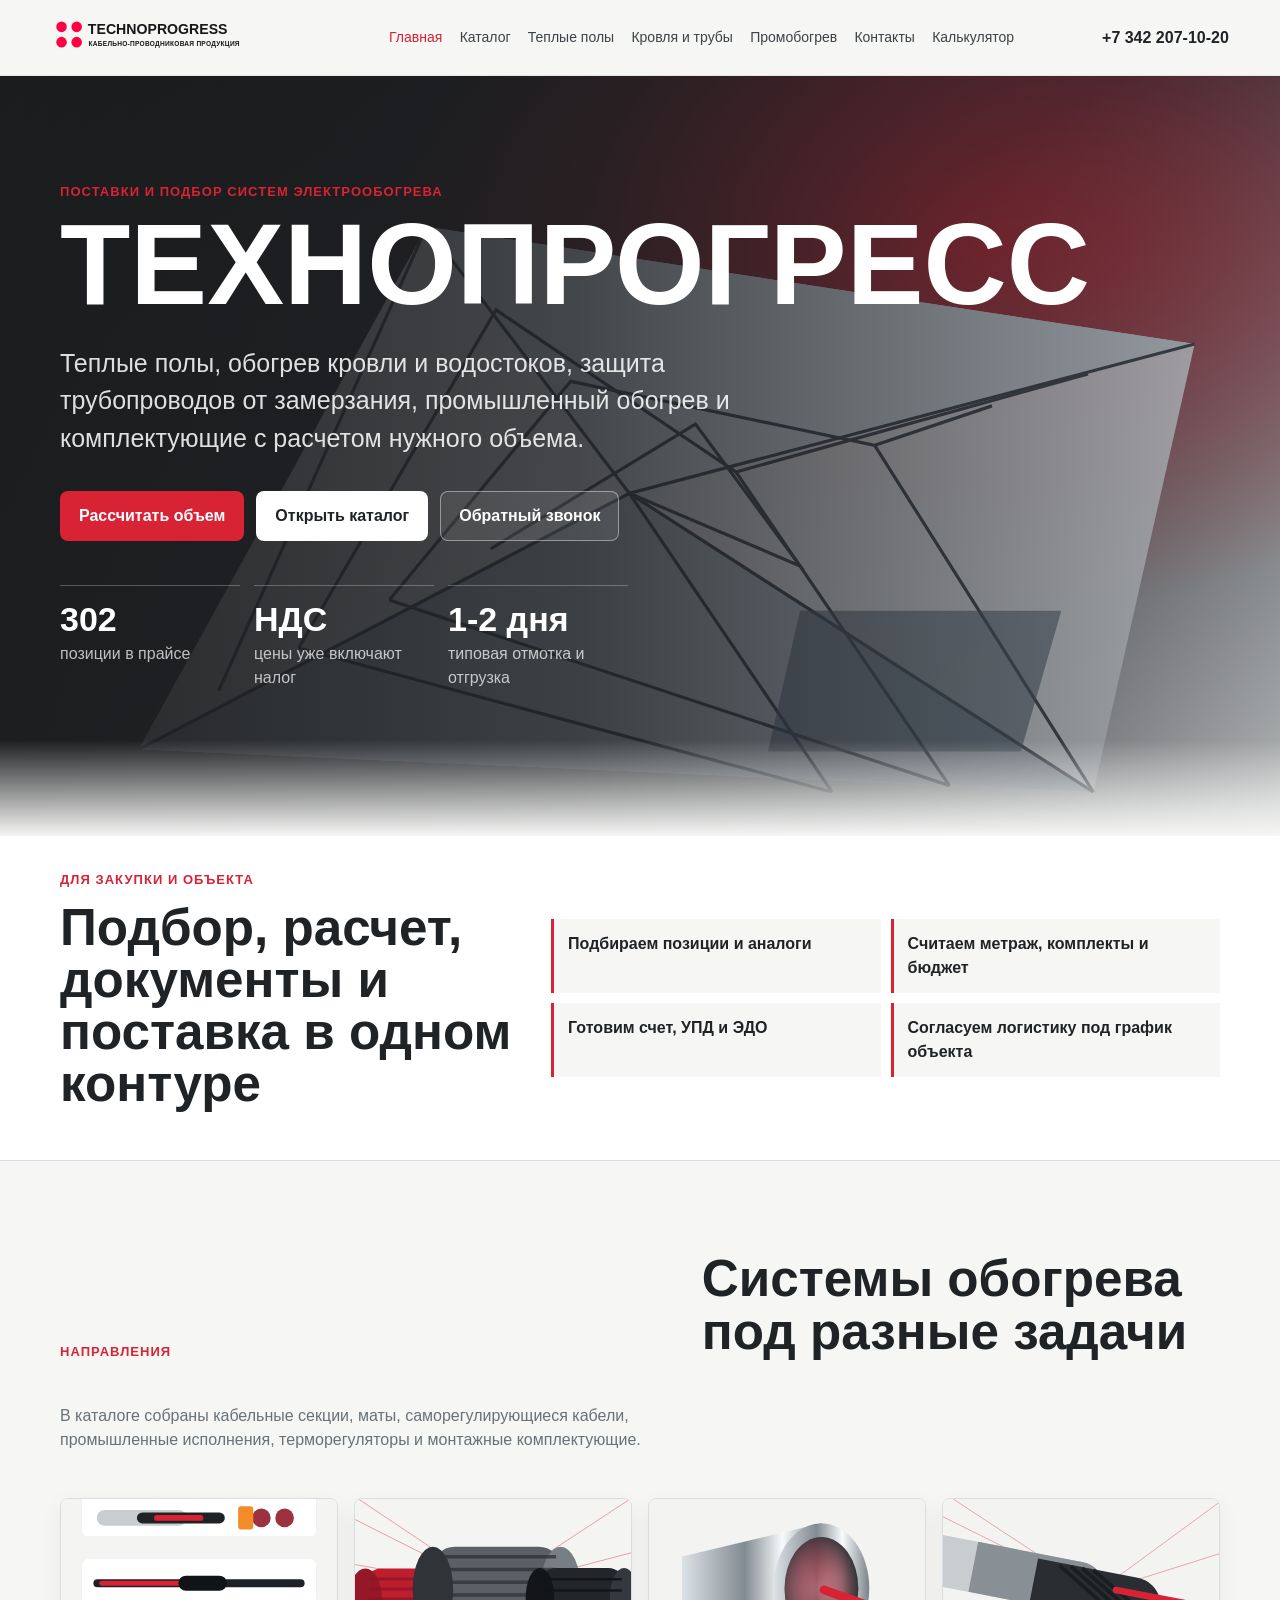
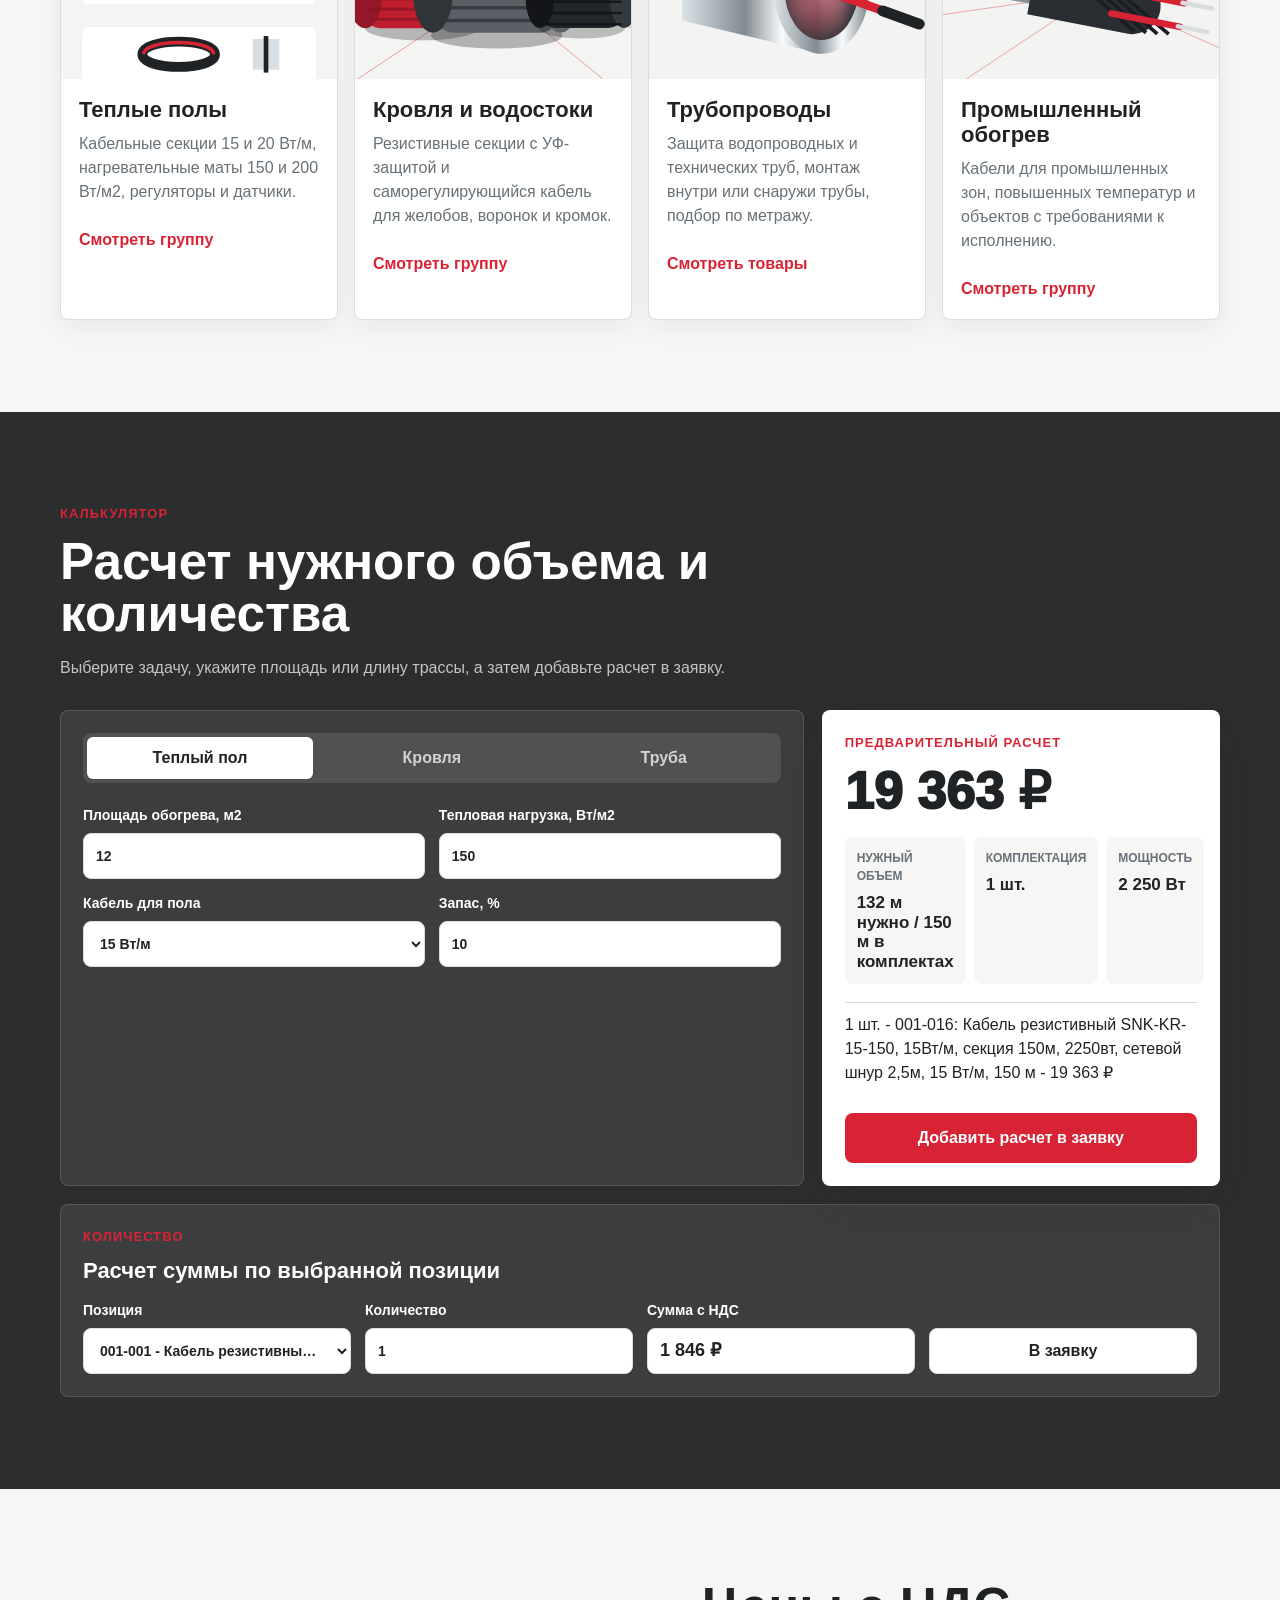
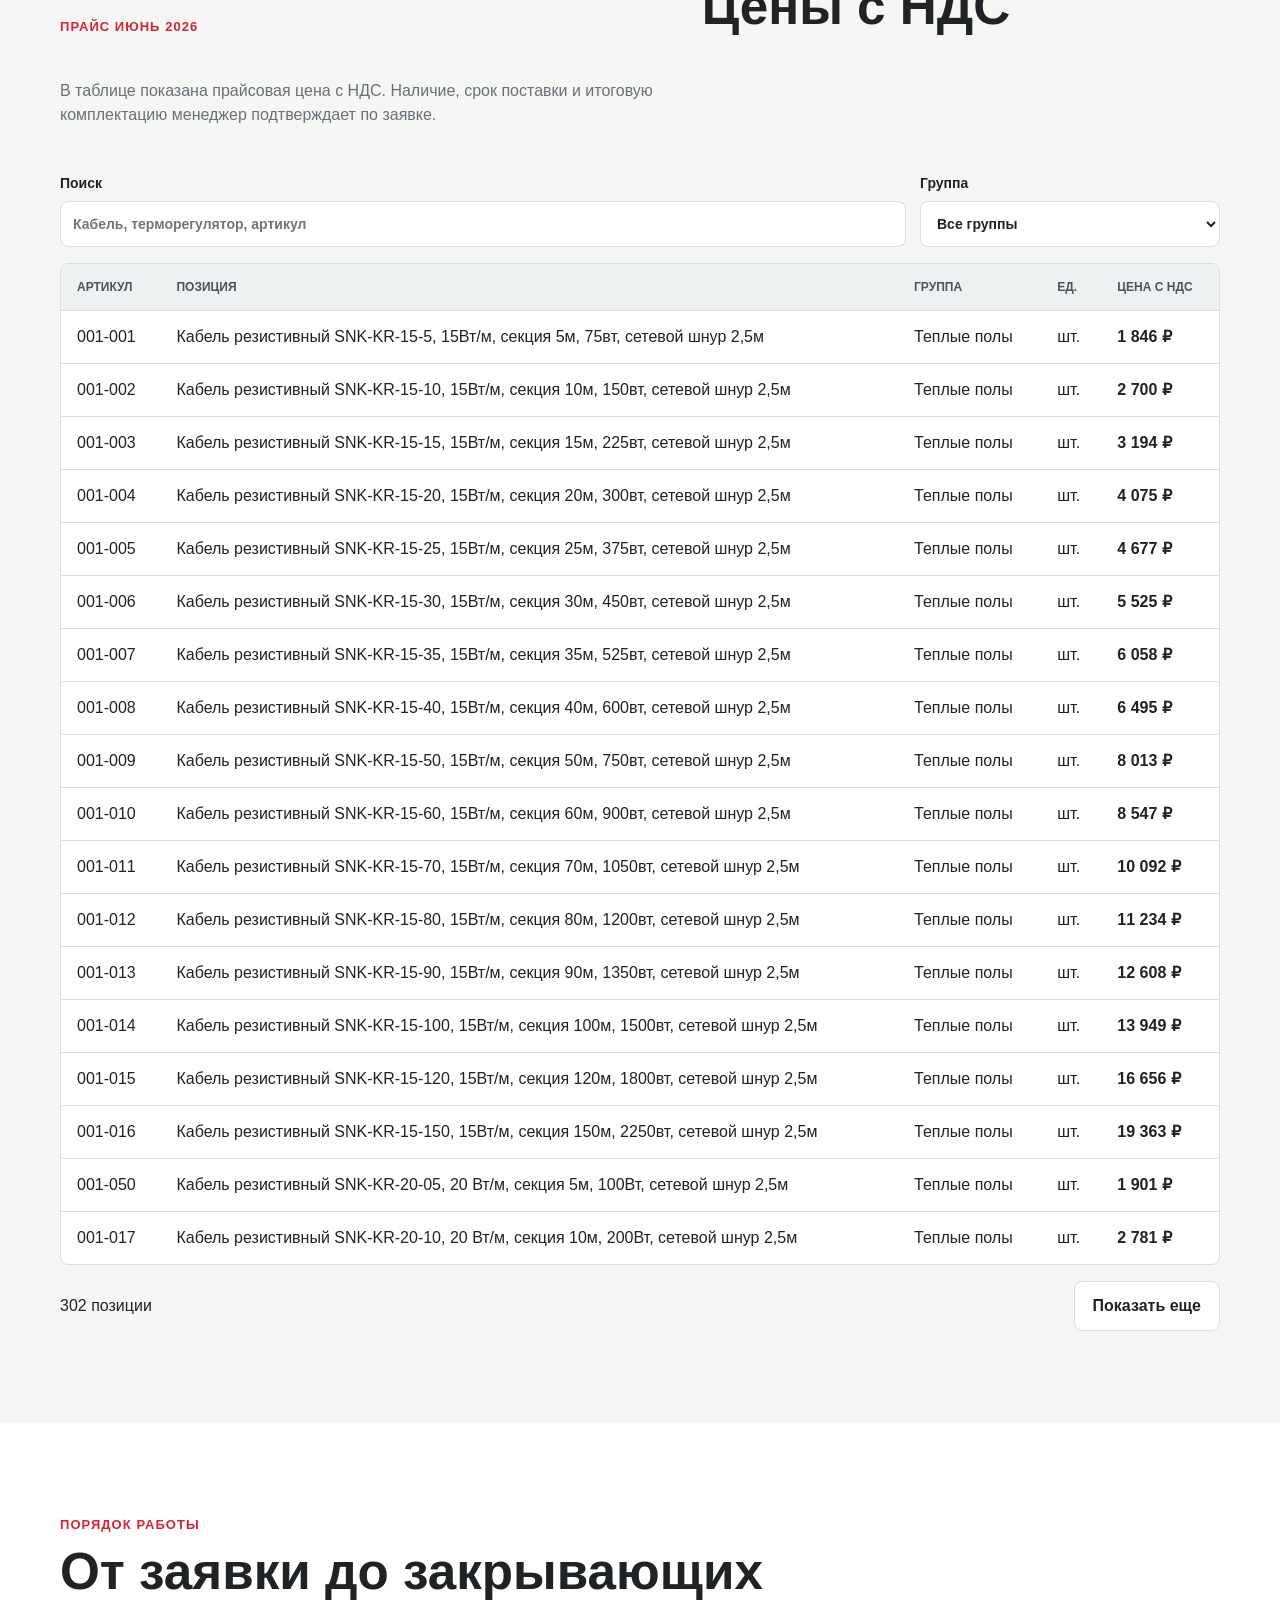
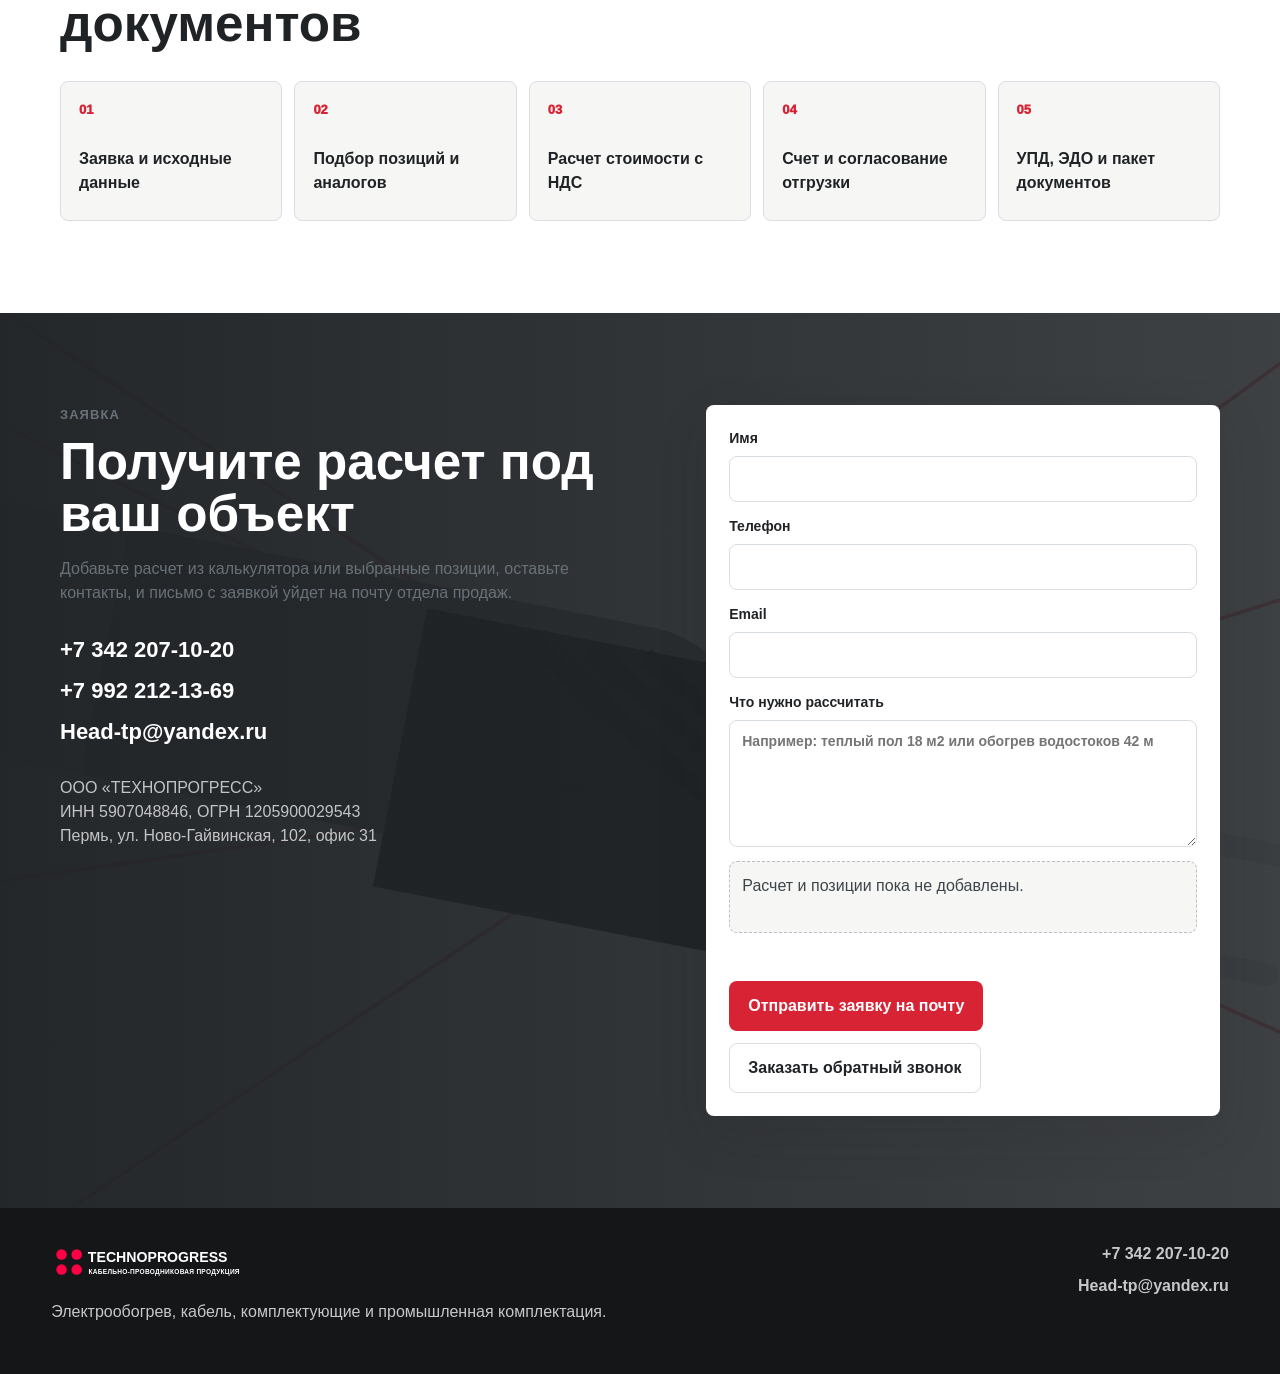
==== commit d794864c: "Add multipage product catalog" ====
--- a/index.html
+++ b/index.html
@@ -15,16 +15,19 @@
   </head>
   <body>
     <header class="site-header">
-      <a class="brand" href="#top" aria-label="ТЕХНОПРОГРЕСС">
+      <a class="brand" href="index.html" aria-label="ТЕХНОПРОГРЕСС">
         <img src="assets/logo-black.svg" alt="ТЕХНОПРОГРЕСС">
       </a>
       <nav class="nav-links" aria-label="Основная навигация">
-        <a href="#solutions">Решения</a>
+        <a class="active" href="index.html">Главная</a>
+        <a href="catalog.html">Каталог</a>
+        <a href="floor.html">Теплые полы</a>
+        <a href="architecture.html">Кровля и трубы</a>
+        <a href="industry.html">Промобогрев</a>
+        <a href="contacts.html">Контакты</a>
         <a href="#calculator">Калькулятор</a>
-        <a href="#prices">Цены</a>
-        <a href="#request">Заявка</a>
       </nav>
-      <a class="header-phone" href="tel:+73422077888" aria-label="Позвонить в ТЕХНОПРОГРЕСС">+7 342 207-78-88</a>
+      <a class="header-phone" href="tel:+73422071020" aria-label="Позвонить в ТЕХНОПРОГРЕСС">+7 342 207-10-20</a>
     </header>
 
     <main id="top">
@@ -38,7 +41,7 @@
           </p>
           <div class="hero-actions">
             <a class="button primary" href="#calculator">Рассчитать объем</a>
-            <a class="button light" href="tel:+73422077888">Позвонить</a>
+            <a class="button light" href="catalog.html">Открыть каталог</a>
             <button class="button ghost" type="button" data-callback>Обратный звонок</button>
           </div>
           <dl class="hero-facts" aria-label="Ключевые условия">
@@ -89,7 +92,7 @@
               <div>
                 <h3>Теплые полы</h3>
                 <p>Кабельные секции 15 и 20 Вт/м, нагревательные маты 150 и 200 Вт/м2, регуляторы и датчики.</p>
-                <a href="#calculator" data-mode-link="floor">Рассчитать площадь</a>
+                <a href="floor.html">Смотреть группу</a>
               </div>
             </article>
             <article class="solution-card">
@@ -97,7 +100,7 @@
               <div>
                 <h3>Кровля и водостоки</h3>
                 <p>Резистивные секции с УФ-защитой и саморегулирующийся кабель для желобов, воронок и кромок.</p>
-                <a href="#calculator" data-mode-link="roof">Рассчитать трассу</a>
+                <a href="architecture.html">Смотреть группу</a>
               </div>
             </article>
             <article class="solution-card">
@@ -105,7 +108,7 @@
               <div>
                 <h3>Трубопроводы</h3>
                 <p>Защита водопроводных и технических труб, монтаж внутри или снаружи трубы, подбор по метражу.</p>
-                <a href="#calculator" data-mode-link="pipe">Рассчитать метраж</a>
+                <a href="architecture.html#catalog">Смотреть товары</a>
               </div>
             </article>
             <article class="solution-card">
@@ -113,7 +116,7 @@
               <div>
                 <h3>Промышленный обогрев</h3>
                 <p>Кабели для промышленных зон, повышенных температур и объектов с требованиями к исполнению.</p>
-                <a href="#prices">Посмотреть цены</a>
+                <a href="industry.html">Смотреть группу</a>
               </div>
             </article>
           </div>
@@ -313,7 +316,7 @@
               и письмо с заявкой уйдет на почту отдела продаж.
             </p>
             <div class="contact-stack">
-              <a href="tel:+73422077888">+7 342 207-78-88</a>
+              <a href="tel:+73422071020">+7 342 207-10-20</a>
               <a href="tel:+79922121369">+7 992 212-13-69</a>
               <a href="mailto:Head-tp@yandex.ru">Head-tp@yandex.ru</a>
             </div>
@@ -357,7 +360,7 @@
         <p>Электрообогрев, кабель, комплектующие и промышленная комплектация.</p>
       </div>
       <div>
-        <a href="tel:+73422077888">+7 342 207-78-88</a>
+        <a href="tel:+73422071020">+7 342 207-10-20</a>
         <a href="mailto:Head-tp@yandex.ru">Head-tp@yandex.ru</a>
       </div>
     </footer>
--- a/styles.css
+++ b/styles.css
@@ -69,16 +69,18 @@
 .nav-links {
   display: flex;
   justify-content: center;
-  gap: 24px;
+  gap: clamp(10px, 1.35vw, 22px);
   color: #3c4247;
-  font-size: 15px;
+  font-size: 14px;
 }
 
 .nav-links a {
   padding: 8px 0;
+  white-space: nowrap;
 }
 
 .nav-links a:hover,
+.nav-links a.active,
 .header-phone:hover,
 .contact-stack a:hover {
   color: var(--red);
@@ -101,6 +103,48 @@
     url("assets/roof-architecture.svg") center right / cover no-repeat;
 }
 
+.page-hero {
+  position: relative;
+  overflow: hidden;
+  color: var(--white);
+  background:
+    linear-gradient(90deg, rgba(28, 29, 31, 0.97), rgba(28, 29, 31, 0.78)),
+    url("assets/roof-architecture.svg") center / cover no-repeat;
+}
+
+.page-hero-inner {
+  padding: clamp(76px, 9vw, 124px) 0 clamp(64px, 7vw, 92px);
+}
+
+.page-hero h1 {
+  max-width: 940px;
+  margin: 0;
+  font-size: clamp(42px, 6vw, 78px);
+  line-height: 0.96;
+  letter-spacing: 0;
+}
+
+.page-hero p:not(.eyebrow) {
+  max-width: 760px;
+  margin: 24px 0 0;
+  color: rgba(255, 255, 255, 0.8);
+  font-size: clamp(18px, 2vw, 23px);
+}
+
+.split-hero-grid {
+  display: grid;
+  grid-template-columns: minmax(0, 0.95fr) minmax(280px, 0.75fr);
+  gap: clamp(24px, 5vw, 70px);
+  align-items: center;
+}
+
+.split-hero-grid img {
+  width: 100%;
+  height: min(360px, 42vw);
+  object-fit: cover;
+  border-radius: 8px;
+}
+
 .hero::after {
   content: "";
   position: absolute;
@@ -308,6 +352,236 @@
   gap: 16px;
 }
 
+.catalog-overview {
+  background: var(--white);
+}
+
+.catalog-group-cards {
+  display: grid;
+  grid-template-columns: repeat(3, minmax(0, 1fr));
+  gap: 16px;
+}
+
+.catalog-group-card {
+  overflow: hidden;
+  display: grid;
+  background: var(--paper);
+  border: 1px solid var(--line);
+  border-radius: 8px;
+}
+
+.catalog-group-card img {
+  width: 100%;
+  height: 170px;
+  object-fit: cover;
+  background: var(--steel);
+}
+
+.catalog-group-card div {
+  display: grid;
+  gap: 10px;
+  padding: 18px;
+}
+
+.catalog-group-card span,
+.catalog-count,
+.product-article,
+.product-unit {
+  color: var(--red);
+  font-size: 12px;
+  font-weight: 900;
+  letter-spacing: 0.06em;
+  text-transform: uppercase;
+}
+
+.catalog-group-card p,
+.category-head p,
+.product-card p,
+.contact-card address {
+  color: var(--muted);
+}
+
+.catalog-group-card a {
+  color: var(--red);
+  font-weight: 850;
+}
+
+.catalog-controls {
+  display: grid;
+  grid-template-columns: minmax(0, 1fr) minmax(220px, 300px);
+  gap: 14px;
+  margin-bottom: 14px;
+}
+
+.catalog-controls.one-control {
+  grid-template-columns: minmax(0, 620px);
+}
+
+.catalog-count {
+  margin-bottom: 18px;
+}
+
+.catalog-group-section {
+  display: grid;
+  gap: 28px;
+}
+
+.catalog-group-section + .catalog-group-section {
+  margin-top: clamp(44px, 6vw, 76px);
+}
+
+.category-block {
+  display: grid;
+  gap: 16px;
+}
+
+.category-block + .category-block {
+  padding-top: 24px;
+  border-top: 1px solid var(--line);
+}
+
+.category-head {
+  display: grid;
+  grid-template-columns: minmax(0, 0.8fr) minmax(280px, 0.85fr);
+  gap: 24px;
+  align-items: start;
+}
+
+.category-head h3 {
+  margin-bottom: 0;
+  font-size: clamp(24px, 2.4vw, 34px);
+}
+
+.product-grid {
+  display: grid;
+  grid-template-columns: repeat(3, minmax(0, 1fr));
+  gap: 14px;
+}
+
+.product-card {
+  display: grid;
+  grid-template-rows: auto auto 1fr auto auto;
+  min-height: 330px;
+  padding: 16px;
+  background: var(--white);
+  border: 1px solid var(--line);
+  border-radius: 8px;
+  box-shadow: 0 8px 22px rgba(32, 35, 38, 0.05);
+}
+
+.product-card-top,
+.product-card-bottom {
+  display: flex;
+  justify-content: space-between;
+  align-items: center;
+  gap: 12px;
+}
+
+.product-card h3 {
+  margin: 14px 0 12px;
+  font-size: 18px;
+  line-height: 1.22;
+}
+
+.product-card p {
+  margin-bottom: 12px;
+}
+
+.product-specs {
+  display: grid;
+  grid-template-columns: repeat(2, minmax(0, 1fr));
+  gap: 8px;
+  align-content: start;
+  margin: 10px 0 18px;
+}
+
+.product-specs span {
+  display: grid;
+  gap: 3px;
+  min-height: 54px;
+  padding: 9px;
+  background: var(--paper);
+  border-radius: 8px;
+  color: #41484d;
+  font-size: 13px;
+}
+
+.product-specs b {
+  color: var(--muted);
+  font-size: 11px;
+  text-transform: uppercase;
+}
+
+.product-card-bottom strong {
+  font-size: 20px;
+  line-height: 1;
+}
+
+.empty-state {
+  padding: 22px;
+  background: var(--white);
+  border: 1px solid var(--line);
+  border-radius: 8px;
+}
+
+.use-section {
+  background: var(--white);
+}
+
+.use-grid {
+  display: grid;
+  grid-template-columns: minmax(260px, 0.7fr) minmax(0, 1fr);
+  gap: 28px;
+  align-items: start;
+}
+
+.use-list {
+  display: grid;
+  grid-template-columns: repeat(3, minmax(0, 1fr));
+  gap: 12px;
+  margin: 0;
+  padding: 0;
+  list-style: none;
+}
+
+.use-list li {
+  min-height: 132px;
+  padding: 18px;
+  background: var(--paper);
+  border: 1px solid var(--line);
+  border-radius: 8px;
+  font-weight: 820;
+}
+
+.contact-page-section {
+  background: var(--white);
+}
+
+.contact-page-grid {
+  display: grid;
+  grid-template-columns: repeat(2, minmax(0, 1fr));
+  gap: 16px;
+}
+
+.contact-card {
+  display: grid;
+  align-content: start;
+  gap: 14px;
+  min-height: 320px;
+  padding: 24px;
+  background: var(--paper);
+  border: 1px solid var(--line);
+  border-radius: 8px;
+}
+
+.contact-card address {
+  font-style: normal;
+}
+
+.contact-stack.dark a {
+  color: var(--ink);
+}
+
 .solution-card {
   overflow: hidden;
   background: var(--white);
@@ -693,6 +967,10 @@
   font-style: normal;
 }
 
+.contact-card address {
+  color: var(--muted);
+}
+
 .request-form {
   display: grid;
   gap: 14px;
@@ -744,7 +1022,10 @@
   }
 
   .solutions-grid,
-  .process-list {
+  .process-list,
+  .catalog-group-cards,
+  .product-grid,
+  .use-list {
     grid-template-columns: repeat(2, minmax(0, 1fr));
   }
 
@@ -752,12 +1033,19 @@
   .quantity-tool,
   .request-grid,
   .section-head,
-  .intro-grid {
+  .intro-grid,
+  .split-hero-grid,
+  .category-head,
+  .use-grid {
     grid-template-columns: 1fr;
   }
 
   .quantity-controls {
     grid-template-columns: repeat(2, minmax(0, 1fr));
+  }
+
+  .split-hero-grid img {
+    height: 280px;
   }
 }
 
@@ -799,9 +1087,27 @@
   .intro-points,
   .solutions-grid,
   .price-controls,
+  .catalog-controls,
+  .catalog-group-cards,
+  .product-grid,
+  .product-specs,
+  .use-list,
+  .contact-page-grid,
   .process-list,
   .quantity-controls {
     grid-template-columns: 1fr;
+  }
+
+  .catalog-controls.one-control {
+    grid-template-columns: 1fr;
+  }
+
+  .page-hero h1 {
+    font-size: clamp(36px, 11vw, 44px);
+  }
+
+  .split-hero-grid img {
+    height: 220px;
   }
 
   .solution-card img {
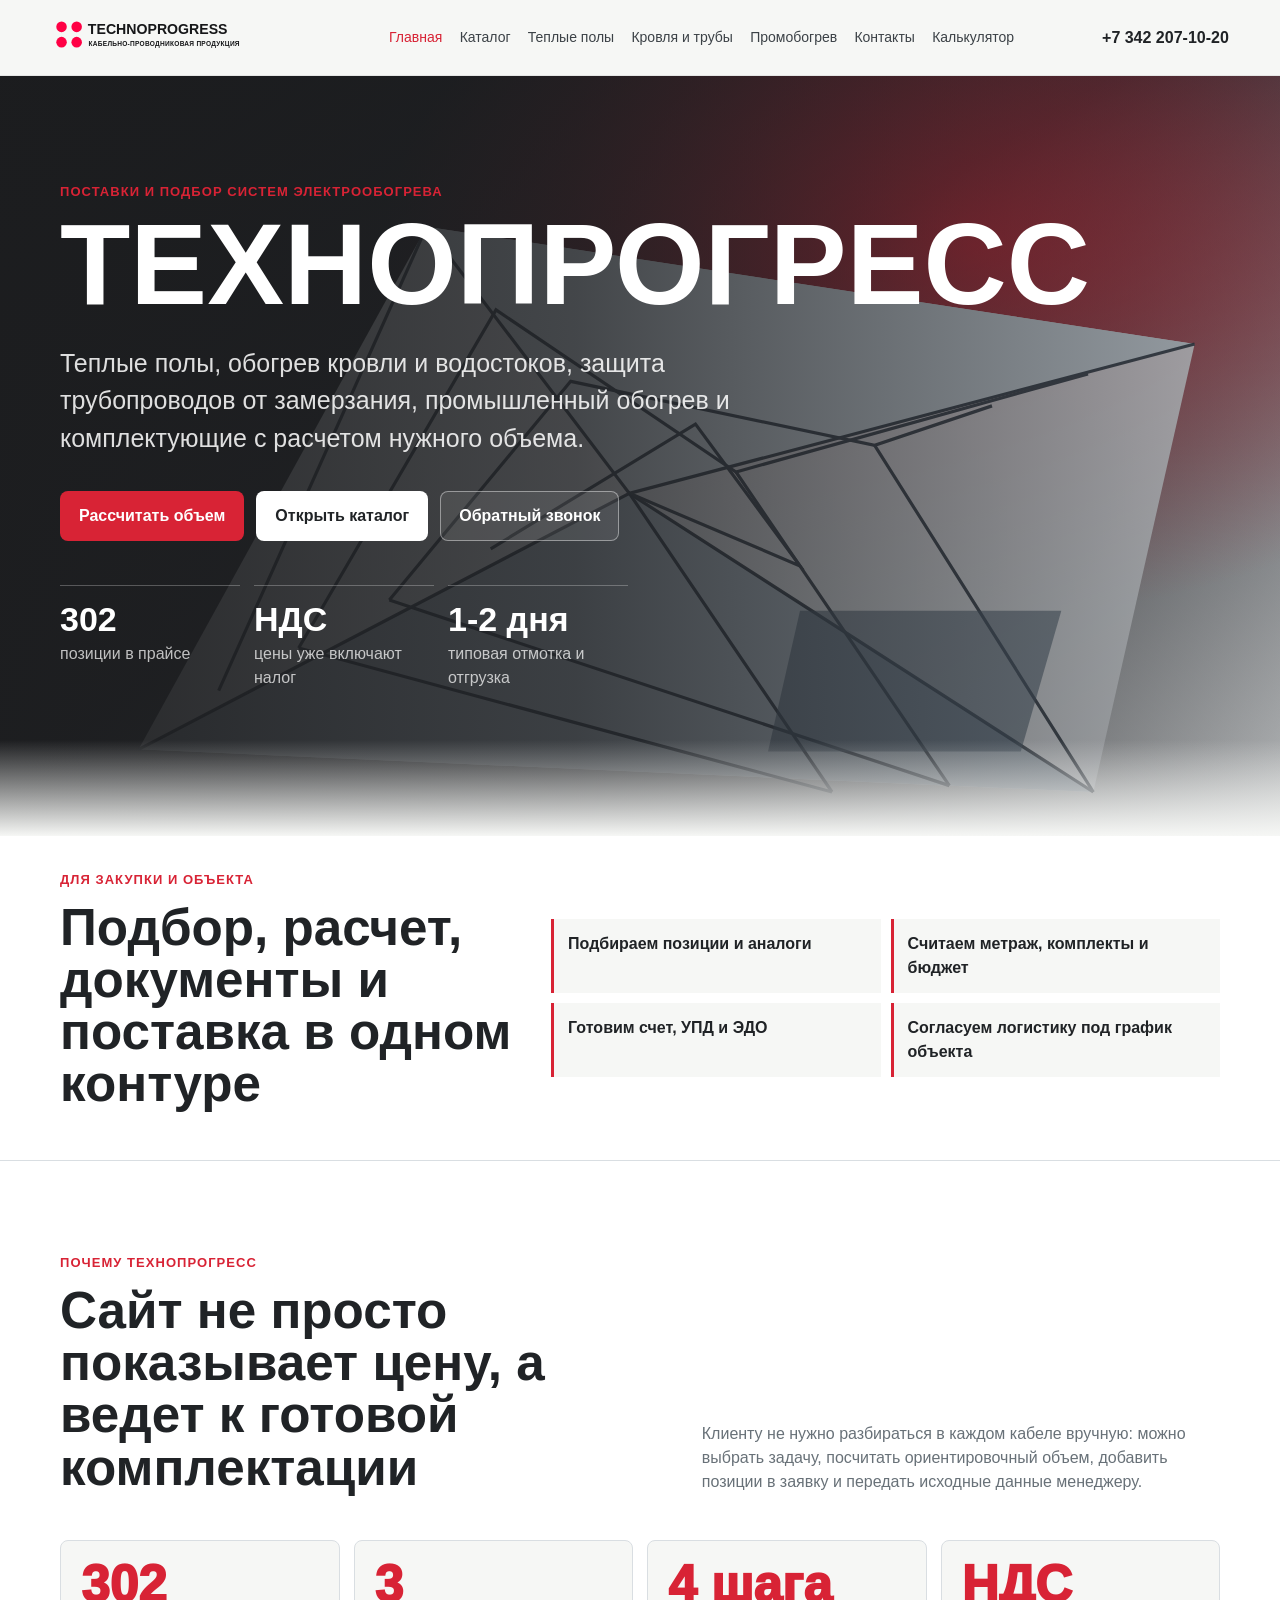
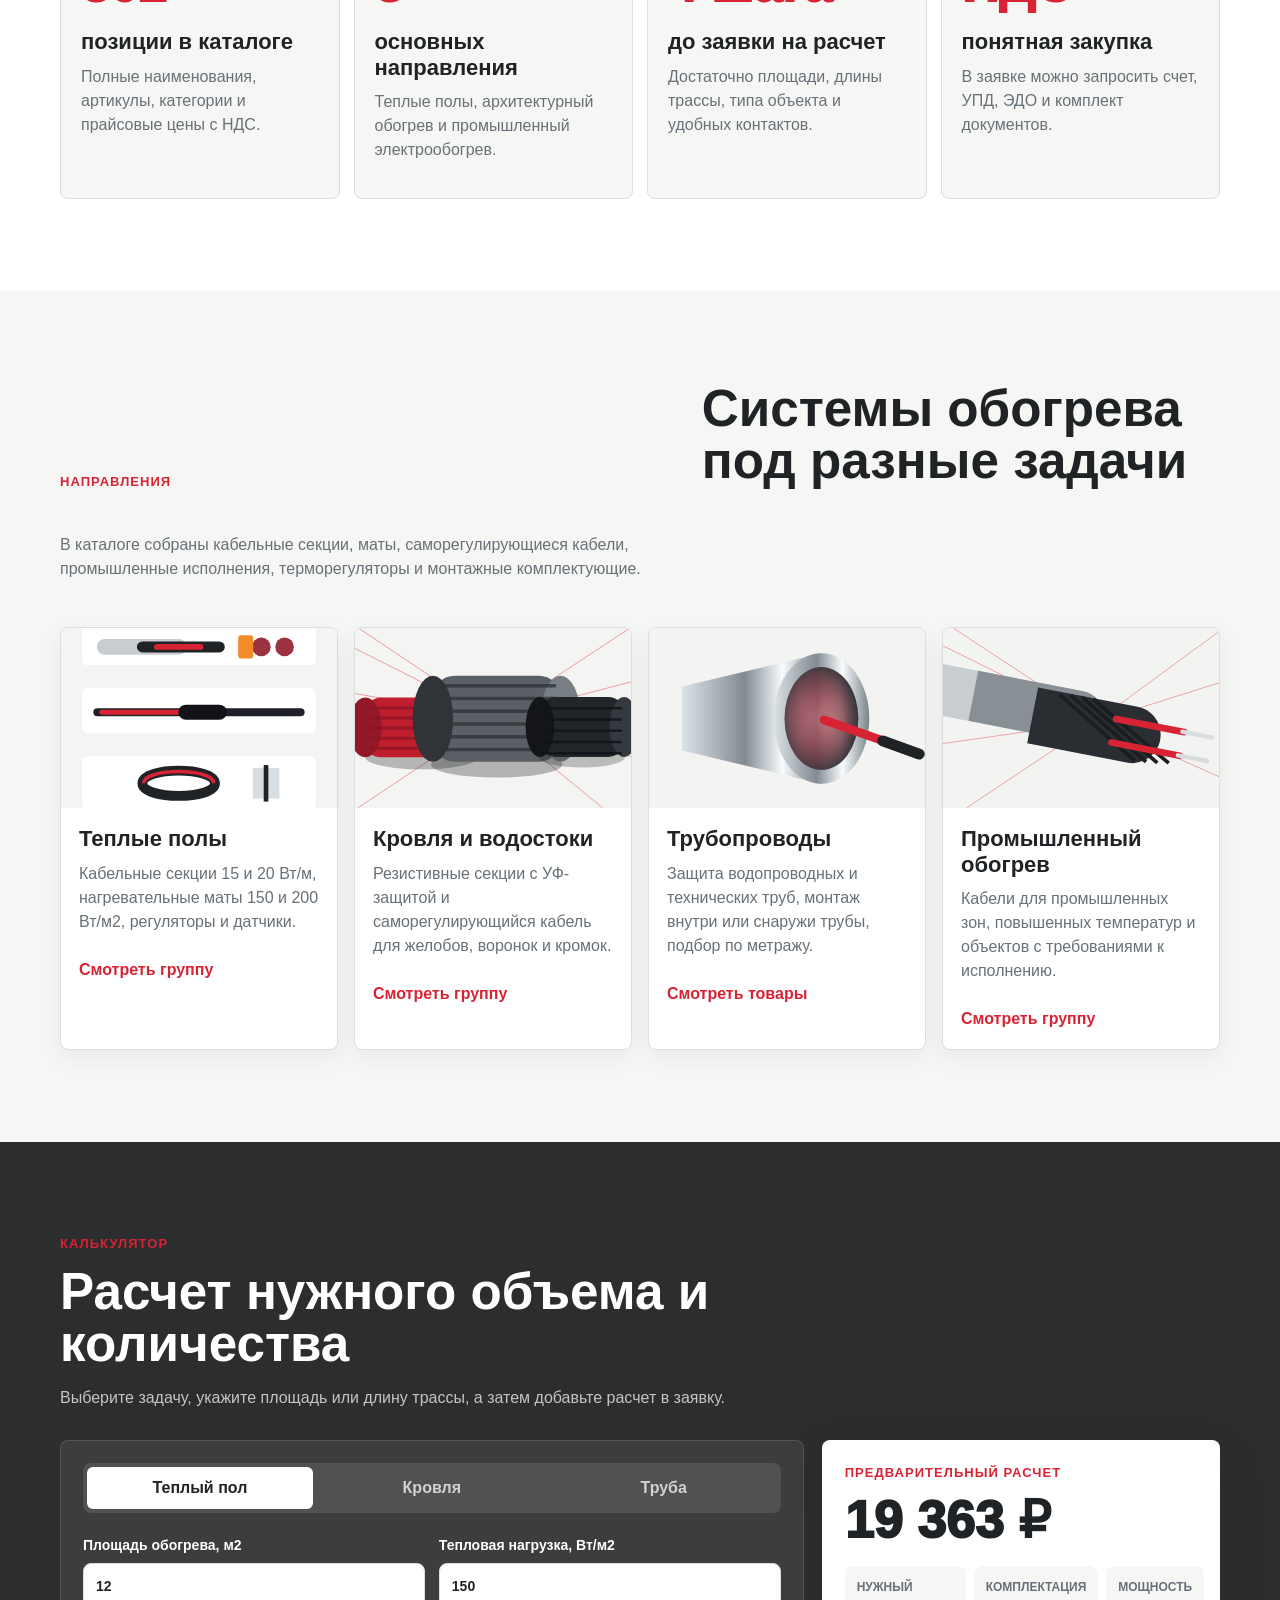
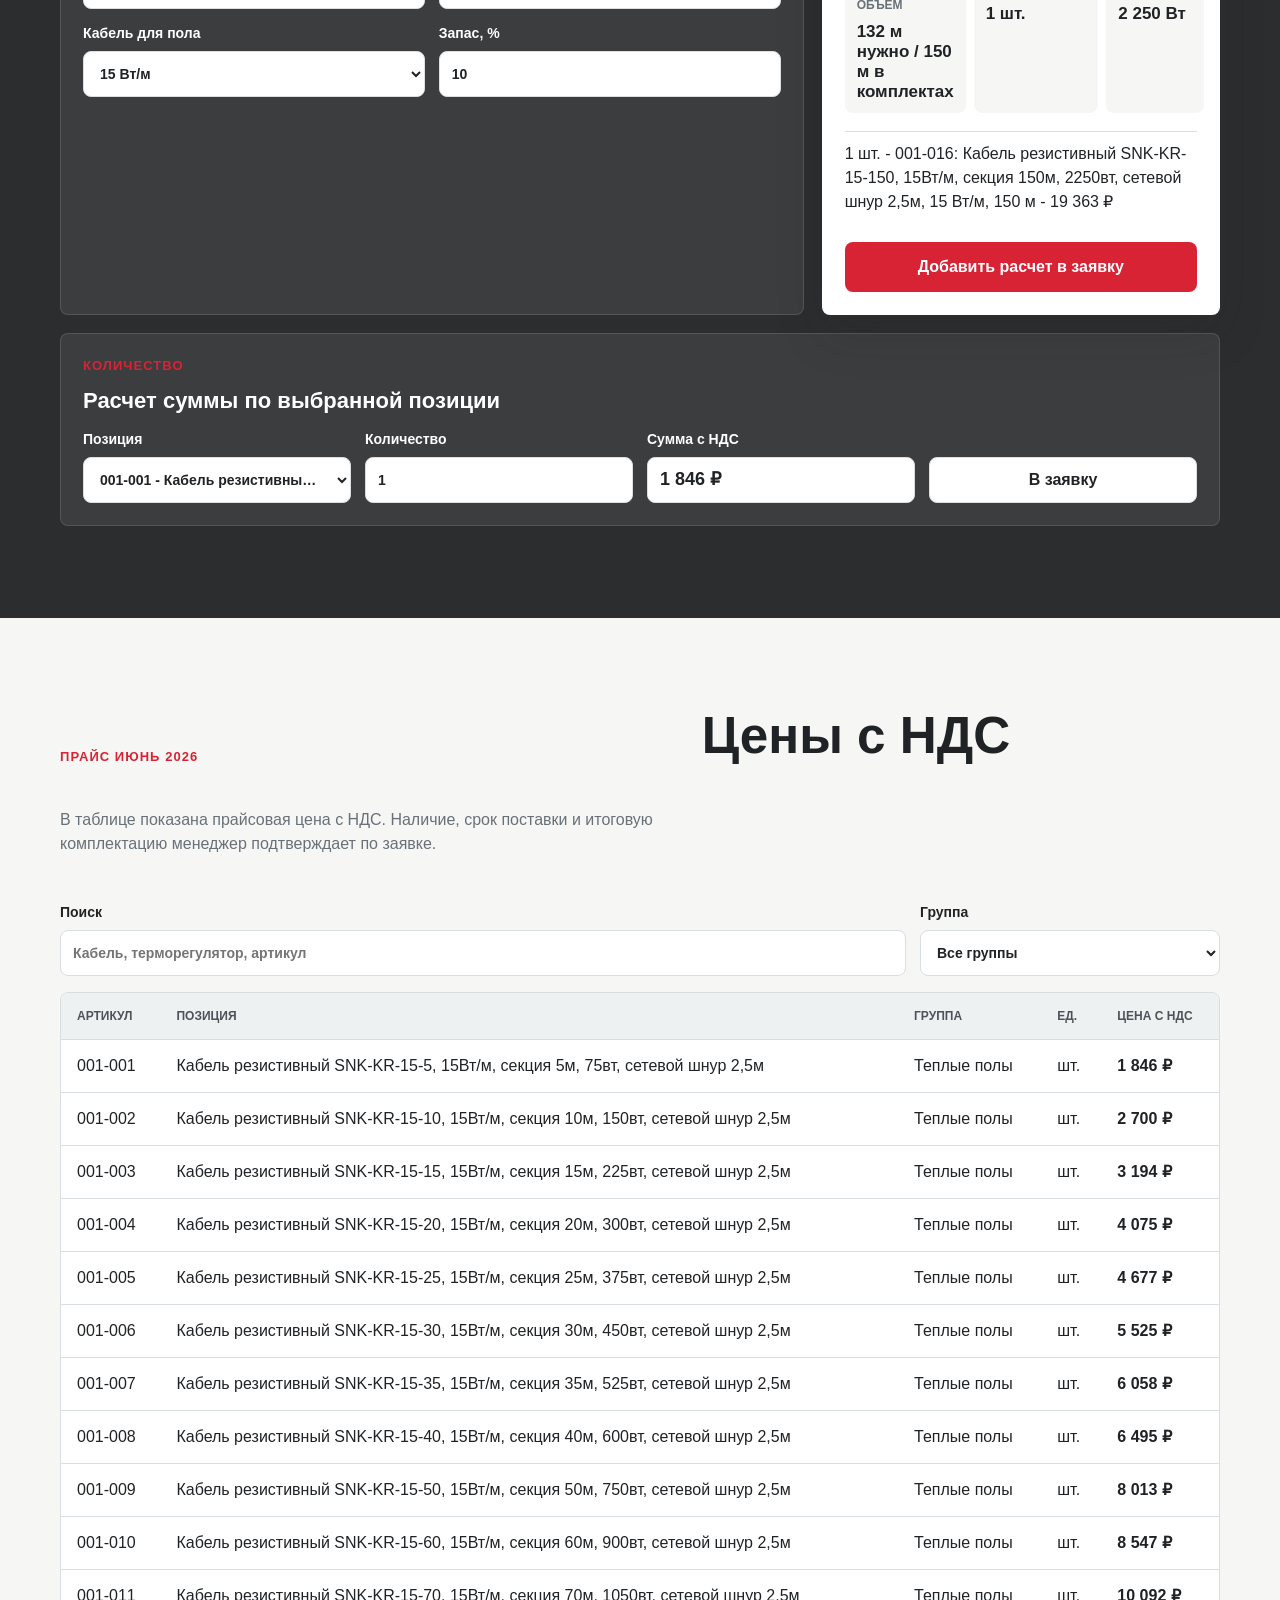
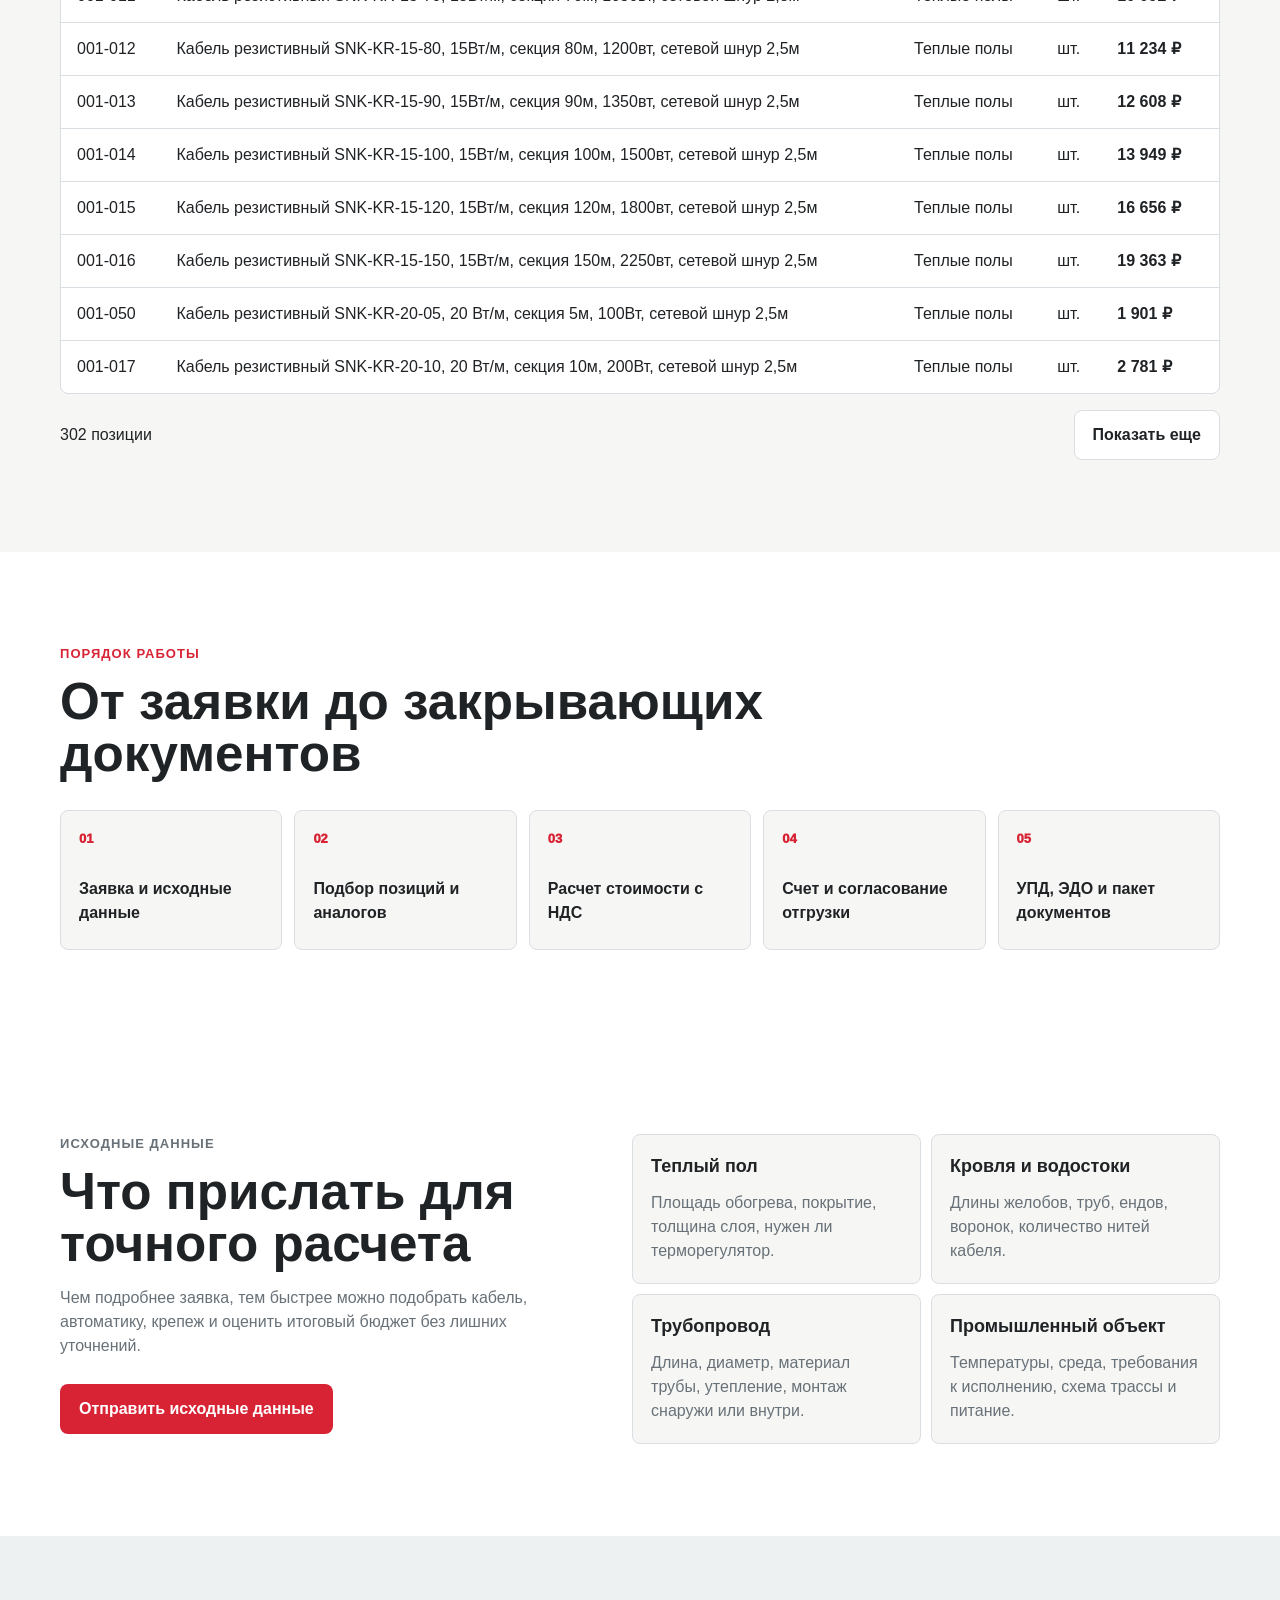
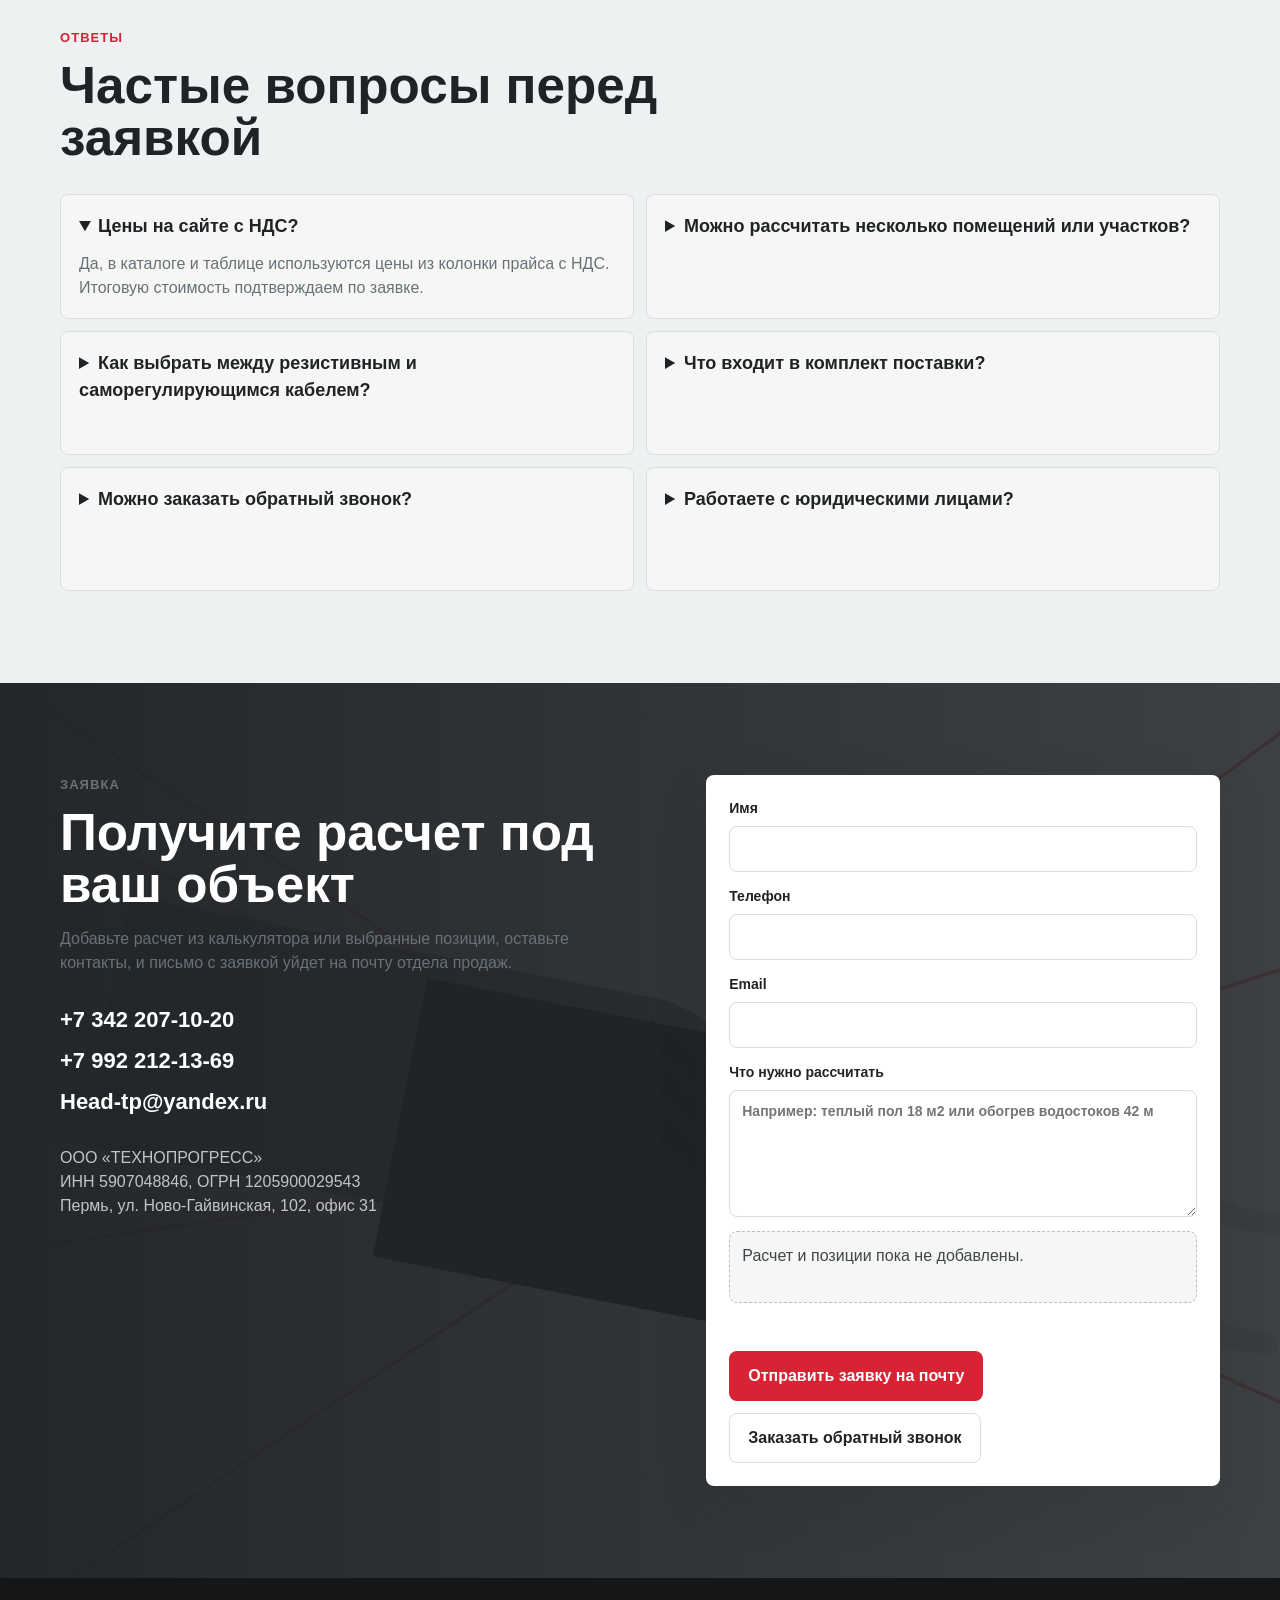
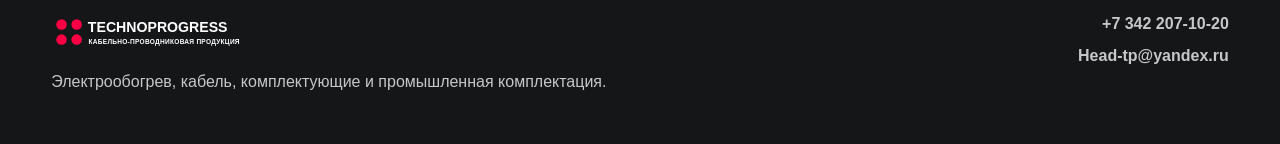
==== commit 99b4e0d8: "Improve conversion and catalog filtering" ====
--- a/index.html
+++ b/index.html
@@ -12,6 +12,22 @@
     <link rel="stylesheet" href="styles.css">
     <script src="data/products.js" defer></script>
     <script src="app.js" defer></script>
+    <script type="application/ld+json">
+      {
+        "@context": "https://schema.org",
+        "@type": "Organization",
+        "name": "ТЕХНОПРОГРЕСС",
+        "url": "https://taptrans13-commits.github.io/-/",
+        "telephone": "+7 342 207-10-20",
+        "email": "Head-tp@yandex.ru",
+        "address": {
+          "@type": "PostalAddress",
+          "addressLocality": "Пермь",
+          "streetAddress": "ул. Ново-Гайвинская, 102, офис 31",
+          "addressCountry": "RU"
+        }
+      }
+    </script>
   </head>
   <body>
     <header class="site-header">
@@ -76,6 +92,43 @@
         </div>
       </section>
 
+      <section class="section proof-section">
+        <div class="section-inner">
+          <div class="section-head">
+            <div>
+              <p class="section-kicker">Почему ТЕХНОПРОГРЕСС</p>
+              <h2>Сайт не просто показывает цену, а ведет к готовой комплектации</h2>
+            </div>
+            <p>
+              Клиенту не нужно разбираться в каждом кабеле вручную: можно выбрать задачу,
+              посчитать ориентировочный объем, добавить позиции в заявку и передать исходные данные менеджеру.
+            </p>
+          </div>
+          <div class="proof-grid">
+            <article>
+              <strong>302</strong>
+              <h3>позиции в каталоге</h3>
+              <p>Полные наименования, артикулы, категории и прайсовые цены с НДС.</p>
+            </article>
+            <article>
+              <strong>3</strong>
+              <h3>основных направления</h3>
+              <p>Теплые полы, архитектурный обогрев и промышленный электрообогрев.</p>
+            </article>
+            <article>
+              <strong>4 шага</strong>
+              <h3>до заявки на расчет</h3>
+              <p>Достаточно площади, длины трассы, типа объекта и удобных контактов.</p>
+            </article>
+            <article>
+              <strong>НДС</strong>
+              <h3>понятная закупка</h3>
+              <p>В заявке можно запросить счет, УПД, ЭДО и комплект документов.</p>
+            </article>
+          </div>
+        </div>
+      </section>
+
       <section class="section" id="solutions">
         <div class="section-inner">
           <div class="section-head">
@@ -306,6 +359,61 @@
         </div>
       </section>
 
+      <section class="section brief-section">
+        <div class="section-inner brief-grid">
+          <div>
+            <p class="section-kicker">Исходные данные</p>
+            <h2>Что прислать для точного расчета</h2>
+            <p>
+              Чем подробнее заявка, тем быстрее можно подобрать кабель, автоматику,
+              крепеж и оценить итоговый бюджет без лишних уточнений.
+            </p>
+            <a class="button primary" href="mailto:Head-tp@yandex.ru?subject=Исходные%20данные%20для%20расчета%20ТЕХНОПРОГРЕСС&body=Здравствуйте!%0A%0AПрошу%20подобрать%20систему%20электрообогрева.%0A%0AЗадача:%0AПлощадь%20или%20длина%20трассы:%0AТип%20объекта:%0AУсловия%20монтажа:%0AСрок%20поставки:%0AКонтакты:%0A">Отправить исходные данные</a>
+          </div>
+          <ul class="brief-list">
+            <li><b>Теплый пол</b><span>Площадь обогрева, покрытие, толщина слоя, нужен ли терморегулятор.</span></li>
+            <li><b>Кровля и водостоки</b><span>Длины желобов, труб, ендов, воронок, количество нитей кабеля.</span></li>
+            <li><b>Трубопровод</b><span>Длина, диаметр, материал трубы, утепление, монтаж снаружи или внутри.</span></li>
+            <li><b>Промышленный объект</b><span>Температуры, среда, требования к исполнению, схема трассы и питание.</span></li>
+          </ul>
+        </div>
+      </section>
+
+      <section class="section faq-section">
+        <div class="section-inner">
+          <div class="section-head compact">
+            <p class="section-kicker">Ответы</p>
+            <h2>Частые вопросы перед заявкой</h2>
+          </div>
+          <div class="faq-grid">
+            <details open>
+              <summary>Цены на сайте с НДС?</summary>
+              <p>Да, в каталоге и таблице используются цены из колонки прайса с НДС. Итоговую стоимость подтверждаем по заявке.</p>
+            </details>
+            <details>
+              <summary>Можно рассчитать несколько помещений или участков?</summary>
+              <p>Да. В калькуляторе можно добавить расчет, а в комментарии указать несколько зон, помещений, труб или участков кровли.</p>
+            </details>
+            <details>
+              <summary>Как выбрать между резистивным и саморегулирующимся кабелем?</summary>
+              <p>Резистивный кабель удобен для типовых секций и известной длины, саморегулирующийся помогает на трассах со сложными условиями и разной теплоотдачей.</p>
+            </details>
+            <details>
+              <summary>Что входит в комплект поставки?</summary>
+              <p>Зависит от задачи: кабель или мат, датчики, терморегуляторы, муфты, коробки, крепеж и автоматика подбираются после расчета.</p>
+            </details>
+            <details>
+              <summary>Можно заказать обратный звонок?</summary>
+              <p>Да, нажмите кнопку обратного звонка или позвоните по номеру +7 342 207-10-20.</p>
+            </details>
+            <details>
+              <summary>Работаете с юридическими лицами?</summary>
+              <p>Да, можно запросить счет, УПД, ЭДО и пакет документов для закупки.</p>
+            </details>
+          </div>
+        </div>
+      </section>
+
       <section class="section request-section" id="request">
         <div class="section-inner request-grid">
           <div>
--- a/styles.css
+++ b/styles.css
@@ -408,7 +408,7 @@
 
 .catalog-controls {
   display: grid;
-  grid-template-columns: minmax(0, 1fr) minmax(220px, 300px);
+  grid-template-columns: minmax(240px, 1fr) minmax(180px, 240px) minmax(220px, 300px) minmax(180px, 220px);
   gap: 14px;
   margin-bottom: 14px;
 }
@@ -417,8 +417,142 @@
   grid-template-columns: minmax(0, 620px);
 }
 
+.catalog-controls.direction-controls {
+  grid-template-columns: minmax(240px, 1fr) minmax(220px, 320px) minmax(180px, 240px);
+}
+
 .catalog-count {
   margin-bottom: 18px;
+}
+
+.proof-section,
+.brief-section,
+.guide-section {
+  background: var(--white);
+}
+
+.proof-grid {
+  display: grid;
+  grid-template-columns: repeat(4, minmax(0, 1fr));
+  gap: 14px;
+}
+
+.proof-grid article,
+.note-panel,
+.brief-list li,
+.faq-grid details {
+  background: var(--paper);
+  border: 1px solid var(--line);
+  border-radius: 8px;
+}
+
+.proof-grid article {
+  display: grid;
+  align-content: start;
+  min-height: 235px;
+  padding: 20px;
+}
+
+.proof-grid strong {
+  margin-bottom: 20px;
+  color: var(--red);
+  font-size: clamp(36px, 4vw, 54px);
+  line-height: 0.95;
+  font-weight: 950;
+}
+
+.proof-grid p,
+.brief-grid p,
+.faq-grid p,
+.guide-grid p,
+.brief-list span {
+  color: var(--muted);
+}
+
+.guide-grid,
+.brief-grid {
+  display: grid;
+  grid-template-columns: minmax(0, 0.85fr) minmax(320px, 0.95fr);
+  gap: clamp(18px, 4vw, 46px);
+  align-items: start;
+}
+
+.guide-grid article:first-child,
+.brief-grid > div:first-child {
+  max-width: 720px;
+}
+
+.brief-grid .button {
+  margin-top: 10px;
+}
+
+.note-panel {
+  padding: 22px;
+}
+
+.check-list,
+.brief-list {
+  display: grid;
+  gap: 10px;
+  margin: 0;
+  padding: 0;
+  list-style: none;
+}
+
+.check-list li {
+  padding-left: 24px;
+  position: relative;
+}
+
+.check-list li::before {
+  content: "";
+  position: absolute;
+  left: 0;
+  top: 0.72em;
+  width: 9px;
+  height: 9px;
+  background: var(--red);
+  border-radius: 50%;
+}
+
+.brief-list {
+  grid-template-columns: repeat(2, minmax(0, 1fr));
+}
+
+.brief-list li {
+  display: grid;
+  gap: 8px;
+  min-height: 150px;
+  padding: 18px;
+}
+
+.brief-list b {
+  font-size: 18px;
+}
+
+.faq-section {
+  background: #eef1f2;
+}
+
+.faq-grid {
+  display: grid;
+  grid-template-columns: repeat(2, minmax(0, 1fr));
+  gap: 12px;
+}
+
+.faq-grid details {
+  min-height: 124px;
+  padding: 18px;
+}
+
+.faq-grid summary {
+  cursor: pointer;
+  font-size: 18px;
+  font-weight: 850;
+}
+
+.faq-grid p {
+  margin: 12px 0 0;
 }
 
 .catalog-group-section {
@@ -1025,7 +1159,9 @@
   .process-list,
   .catalog-group-cards,
   .product-grid,
-  .use-list {
+  .use-list,
+  .proof-grid,
+  .faq-grid {
     grid-template-columns: repeat(2, minmax(0, 1fr));
   }
 
@@ -1036,7 +1172,9 @@
   .intro-grid,
   .split-hero-grid,
   .category-head,
-  .use-grid {
+  .use-grid,
+  .guide-grid,
+  .brief-grid {
     grid-template-columns: 1fr;
   }
 
@@ -1088,13 +1226,17 @@
   .solutions-grid,
   .price-controls,
   .catalog-controls,
+  .catalog-controls.direction-controls,
   .catalog-group-cards,
   .product-grid,
   .product-specs,
   .use-list,
   .contact-page-grid,
   .process-list,
-  .quantity-controls {
+  .quantity-controls,
+  .proof-grid,
+  .brief-list,
+  .faq-grid {
     grid-template-columns: 1fr;
   }
 
